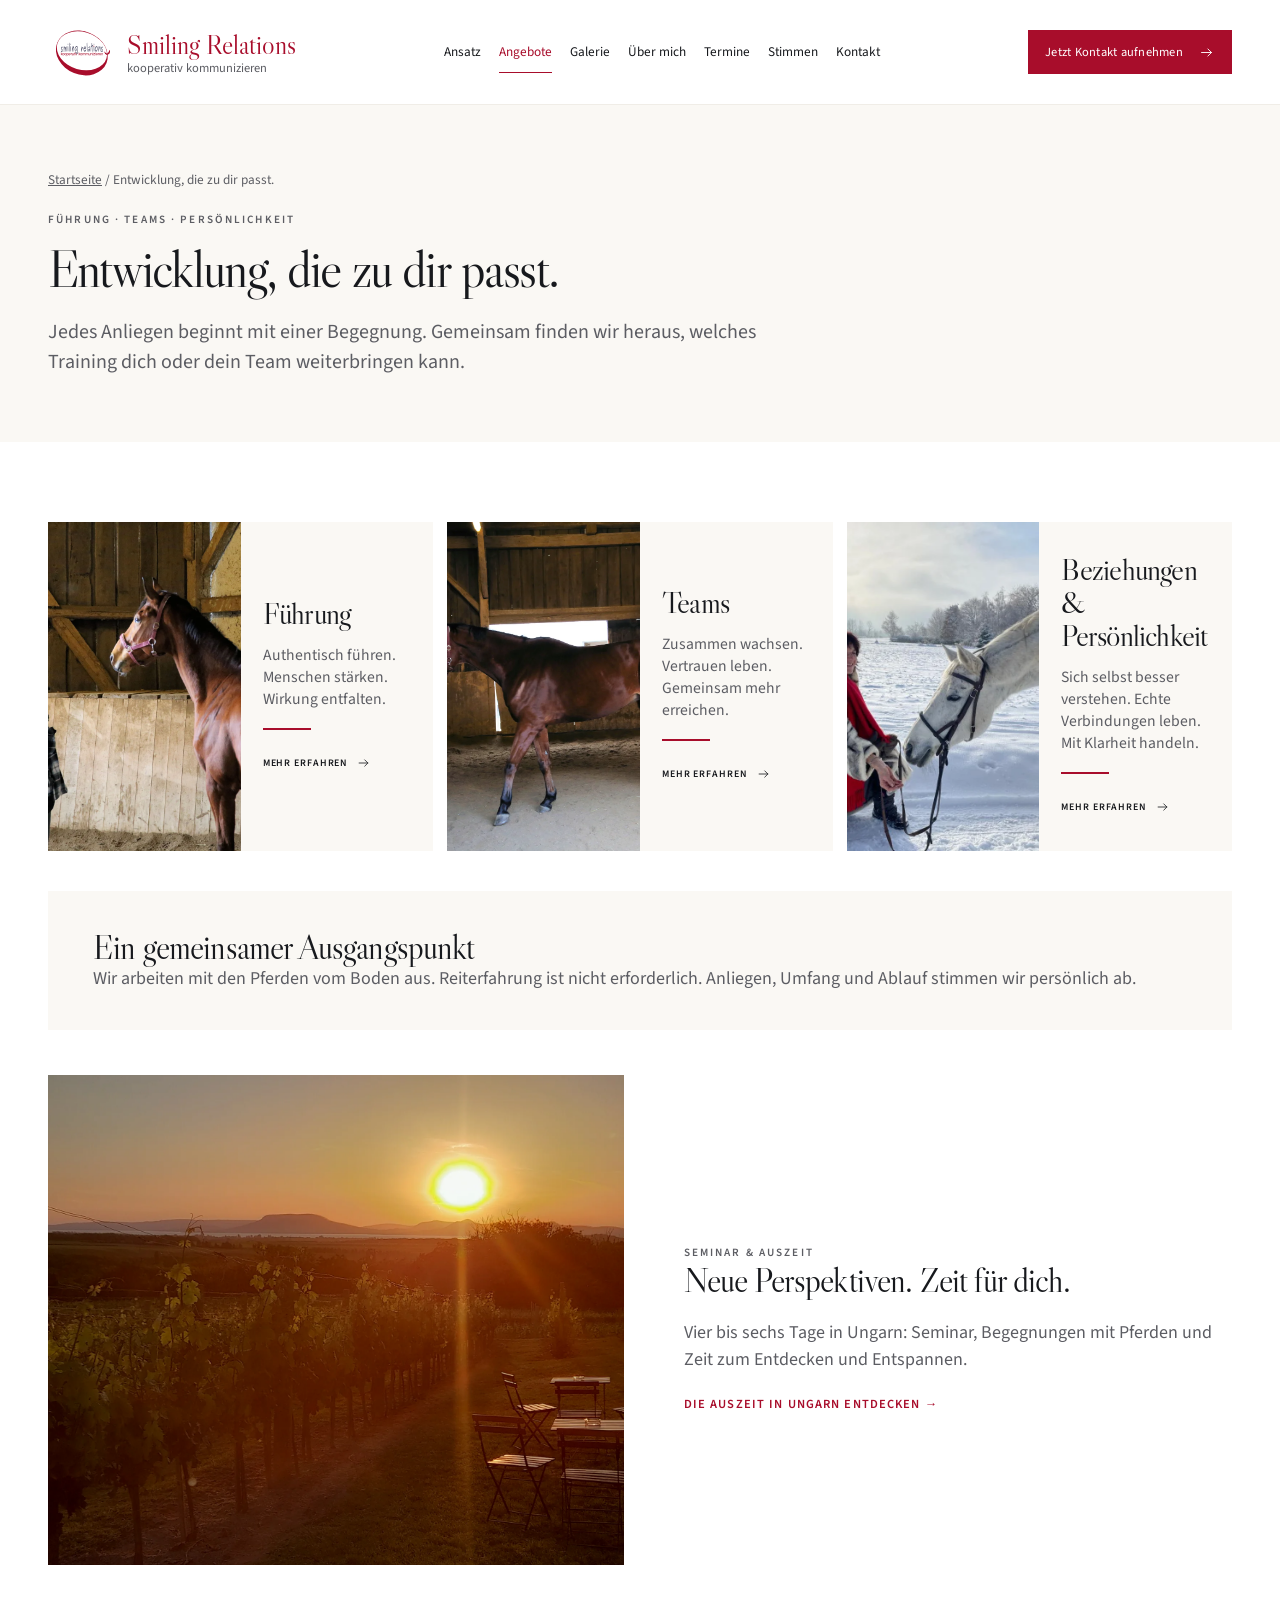
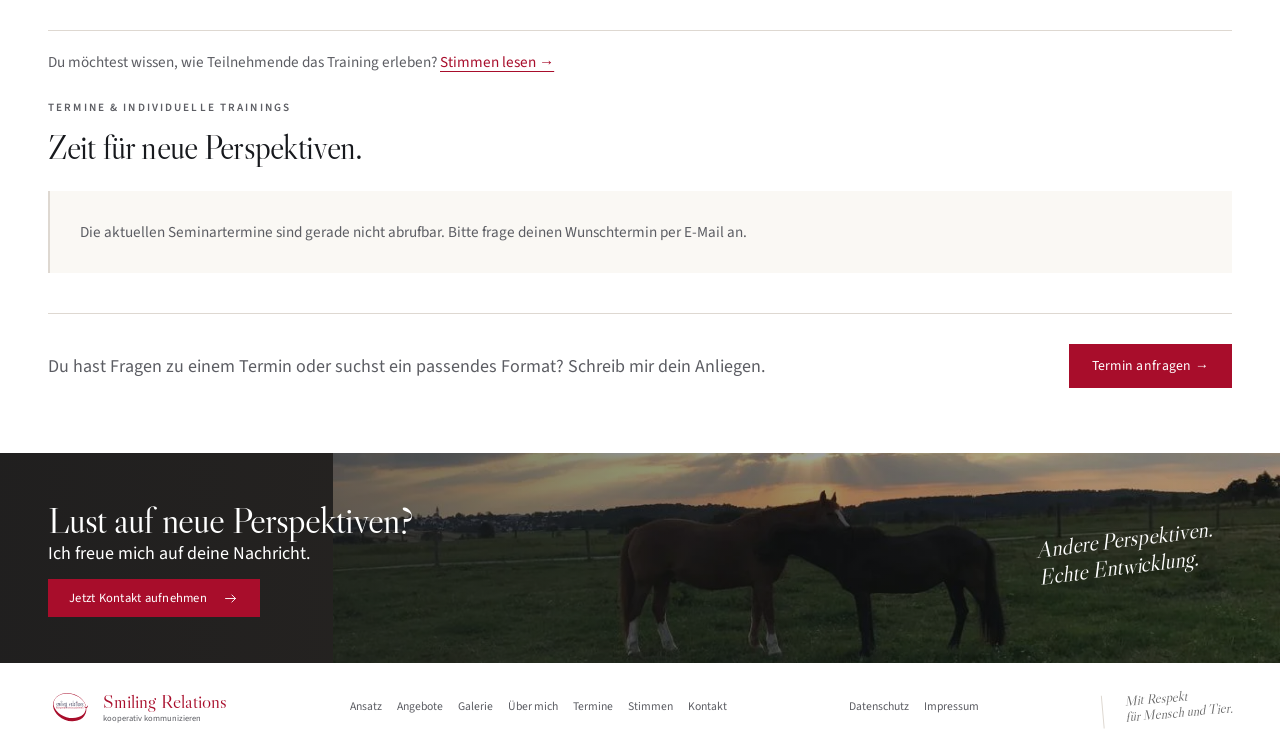
==== angebote/index.html @ dc29812d "Publish static website for www.smiling-relations.de" ====
<!DOCTYPE html><html lang="de"><head><meta charset="UTF-8"><meta name="viewport" content="width=device-width, initial-scale=1"><meta name="description" content="Klarer kommunizieren, persönlich wachsen, besser zusammenarbeiten. Smiling Relations mit Birgit Groddeck: Entwicklung und Führung mit Pferden als Feedbackpartner."><meta name="theme-color" content="#a80d2b"><meta name="referrer" content="strict-origin-when-cross-origin"><title>Angebote · Smiling Relations</title><link rel="canonical" href="https://www.smiling-relations.de/angebote/"><link rel="icon" href="/brand/logo.svg" type="image/svg+xml"><meta property="og:title" content="Angebote"><meta property="og:description" content="Klarer kommunizieren, persönlich wachsen, besser zusammenarbeiten. Smiling Relations mit Birgit Groddeck: Entwicklung und Führung mit Pferden als Feedbackpartner."><meta property="og:type" content="website"><meta property="og:locale" content="de_DE"><meta property="og:url" content="https://www.smiling-relations.de/angebote/"><link rel="stylesheet" href="/_astro/Layout.BPWboq72.css"><link rel="stylesheet" href="/_astro/seminars.NnhXOTmZ.css"><style>.hungary-offer[data-astro-cid-3hnpwiq5]{margin-top:45px}
</style></head><body data-base="/" data-analytics-endpoint data-analytics-enabled="false"><a class="skip-link" href="#inhalt">Zum Inhalt</a><header class="site-header"><div class="container header-inner"><a class="brand" href="/" aria-label="Smiling Relations – Startseite"><img src="/brand/logo.svg" width="72" height="66" alt=""><span><strong>Smiling Relations</strong><small>kooperativ kommunizieren</small></span></a><button class="menu-toggle" aria-expanded="false" aria-controls="navigation" hidden>Menü <span aria-hidden="true">☰</span></button><nav id="navigation" aria-label="Hauptnavigation"><a href="/ansatz/">Ansatz</a><a href="/angebote/" aria-current="page">Angebote</a><a href="/birgit-groddeck/#galerie">Galerie</a><a href="/birgit-groddeck/">Über mich</a><a href="/angebote/#termine">Termine</a><a href="/stimmen/">Stimmen</a><a href="/kontakt/">Kontakt</a></nav><a class="button header-cta" href="mailto:b.groddeck@googlemail.com?subject=Anfrage%20an%20Smiling%20Relations">Jetzt Kontakt aufnehmen <svg viewBox="0 0 24 24" fill="none" stroke="currentColor" stroke-width="1.3" stroke-linecap="round" stroke-linejoin="round" aria-hidden="true"><path d="M5 12h14m-5-5 5 5-5 5"></path></svg></a><span class="header-note">Menschen<br>Pferde<br>Entwicklung</span></div></header><main id="inhalt"><section class="page-heading"><div class="container"><div class="breadcrumb"><a href="/">Startseite</a> <span aria-hidden="true"> / </span> Entwicklung, die zu dir passt.</div><p class="eyebrow">Führung · Teams · Persönlichkeit</p><h1>Entwicklung, die zu dir passt.</h1><p class="lead">Jedes Anliegen beginnt mit einer Begegnung. Gemeinsam finden wir heraus, welches Training dich oder dein Team weiterbringen kann.</p></div></section><div class="container section-space"><div class="offers-grid"><a class="offer-card" href="/angebote/fuehrung/"><img src="/media/3fb5486cd70070e8-large.webp" alt="Mensch und Pferd im direkten Kontakt" width="5760" height="3840" loading="lazy" fetchpriority="auto" decoding="async" style="object-position: 46% center"><div class="offer-card-content"><h2>Führung</h2><p>Authentisch führen. Menschen stärken. Wirkung entfalten.</p><span class="red-rule"></span><span class="text-link">Mehr erfahren <svg viewBox="0 0 24 24" fill="none" stroke="currentColor" stroke-width="1.3" stroke-linecap="round" stroke-linejoin="round" aria-hidden="true"><path d="M5 12h14m-5-5 5 5-5 5"></path></svg></span></div></a><a class="offer-card" href="/angebote/teams/"><img src="/media/8087fd8aea7a3620-large.webp" alt="Gemeinsame Bodenarbeit in der Reithalle" width="5760" height="3840" loading="lazy" fetchpriority="auto" decoding="async" style="object-position: 50% center"><div class="offer-card-content"><h2>Teams</h2><p>Zusammen wachsen. Vertrauen leben. Gemeinsam mehr erreichen.</p><span class="red-rule"></span><span class="text-link">Mehr erfahren <svg viewBox="0 0 24 24" fill="none" stroke="currentColor" stroke-width="1.3" stroke-linecap="round" stroke-linejoin="round" aria-hidden="true"><path d="M5 12h14m-5-5 5 5-5 5"></path></svg></span></div></a><a class="offer-card" href="/angebote/persoenlichkeit-beziehungen/"><img src="/media/d379bb7a1055378e-large.webp" alt="Begegnung mit einem Schimmel im Schnee" width="1024" height="768" loading="lazy" fetchpriority="auto" decoding="async" style="object-position: center"><div class="offer-card-content"><h2>Beziehungen &amp; Persönlichkeit</h2><p>Sich selbst besser verstehen. Echte Verbindungen leben. Mit Klarheit handeln.</p><span class="red-rule"></span><span class="text-link">Mehr erfahren <svg viewBox="0 0 24 24" fill="none" stroke="currentColor" stroke-width="1.3" stroke-linecap="round" stroke-linejoin="round" aria-hidden="true"><path d="M5 12h14m-5-5 5 5-5 5"></path></svg></span></div></a></div><div class="outcomes"><h2>Ein gemeinsamer Ausgangspunkt</h2><p>Wir arbeiten mit den Pferden vom Boden aus. Reiterfahrung ist nicht erforderlich. Anliegen, Umfang und Ablauf stimmen wir persönlich ab.</p></div><section class="split-intro hungary-offer" aria-labelledby="ungarn-angebot" data-astro-cid-3hnpwiq5><img src="/media/49e32eb830470b58-large.webp" alt="Abendlicht über den Weinreben" width="2992" height="2992" loading="lazy" fetchpriority="auto" decoding="async" style="object-position: center 20%"><div data-astro-cid-3hnpwiq5><p class="eyebrow" data-astro-cid-3hnpwiq5>Seminar & Auszeit</p><h2 id="ungarn-angebot" data-astro-cid-3hnpwiq5>Neue Perspektiven. Zeit für dich.</h2><p data-astro-cid-3hnpwiq5>Vier bis sechs Tage in Ungarn: Seminar, Begegnungen mit Pferden und Zeit zum Entdecken und Entspannen.</p><a class="text-link" href="/angebote/ungarn/" data-astro-cid-3hnpwiq5>Die Auszeit in Ungarn entdecken →</a></div></section><p class="voices-reference">Du möchtest wissen, wie Teilnehmende das Training erleben? <a href="/stimmen/">Stimmen lesen →</a></p><section id="termine"><p class="eyebrow">Termine & individuelle Trainings</p><h2 style="margin: 12px 0 25px">Zeit für neue Perspektiven.</h2><div data-live-content="termine" data-sheet-url="https://docs.google.com/spreadsheets/d/1bueVi5KHdSxjmI6aEn--IbtZJw8EeYBjMakyUvgeg0U/export?format=csv&amp;gid=0" class="events-list" aria-live="polite" aria-busy="false"><p class="empty-state">Termine und individuelle Trainings kannst du direkt per E-Mail anfragen.</p></div><div class="practical"><p>Du hast Fragen zu einem Termin oder suchst ein passendes Format? Schreib mir dein Anliegen.</p><a class="button" href="mailto:b.groddeck@googlemail.com?subject=Anfrage%20zu%20Terminen%20und%20Trainings">Termin anfragen →</a></div></section></div><section class="closing-cta"><img src="/media/3138bfa054d47599-large.webp" alt="Pferde im warmen Abendlicht" width="1024" height="768" loading="lazy" fetchpriority="auto" decoding="async" style="object-position: 50% 52%"><div class="container closing-content"><div><h2>Lust auf neue Perspektiven?</h2><p>Ich freue mich auf deine Nachricht.</p><a class="button" href="mailto:b.groddeck@googlemail.com?subject=Anfrage%20an%20Smiling%20Relations">Jetzt Kontakt aufnehmen <svg viewBox="0 0 24 24" fill="none" stroke="currentColor" stroke-width="1.3" stroke-linecap="round" stroke-linejoin="round" aria-hidden="true"><path d="M5 12h14m-5-5 5 5-5 5"></path></svg></a></div><p class="handwritten">Andere Perspektiven.<br>Echte Entwicklung.</p></div></section></main><footer class="site-footer"><div class="container footer-inner"><a class="brand footer-brand" href="/"><img src="/brand/logo.svg" width="45" height="42" alt=""><span><strong>Smiling Relations</strong><small>kooperativ kommunizieren</small></span></a><nav aria-label="Weitere Seiten"><a href="/ansatz/">Ansatz</a><a href="/angebote/">Angebote</a><a href="/birgit-groddeck/#galerie">Galerie</a><a href="/birgit-groddeck/">Über mich</a><a href="/angebote/#termine">Termine</a><a href="/stimmen/">Stimmen</a><a href="/kontakt/">Kontakt</a></nav><nav aria-label="Rechtliche Informationen"><a href="/datenschutz/">Datenschutz</a><a href="/impressum/">Impressum</a></nav><span class="footer-note">Mit Respekt<br>für Mensch und Tier.</span></div></footer><dialog id="media-viewer" aria-label="Galerieansicht"><div class="viewer-toolbar"><button type="button" data-viewer-close><svg viewBox="0 0 24 24" fill="none" stroke="currentColor" stroke-width="1.3" stroke-linecap="round" stroke-linejoin="round" aria-hidden="true"><path d="m6 6 12 12M6 18 18 6"></path></svg> Schließen</button><span data-viewer-count></span><a data-viewer-original href="#" target="_blank" rel="noopener">Volle Auflösung ↗</a></div><div class="viewer-stage"></div><p class="viewer-caption"></p><div class="viewer-navigation"><button type="button" data-viewer-prev aria-label="Vorheriges Bild">← Zurück</button><button type="button" data-viewer-next aria-label="Nächstes Bild">Weiter →</button></div></dialog><script type="module" src="/_astro/Layout.astro_astro_type_script_index_0_lang.C1BYSnx8.js"></script></body></html>
---- _astro/Layout.BPWboq72.css ----
@font-face{font-family:Caslon;src:url(/_astro/libre-caslon-display-latin-400-normal.n_DgBRfq.woff2)format("woff2");font-style:normal;font-weight:400;font-display:swap}@font-face{font-family:Source Sans;src:url(/_astro/source-sans-3-latin-400-normal.DQi5PRDE.woff2)format("woff2");font-style:normal;font-weight:400;font-display:swap}@font-face{font-family:Source Sans;src:url(/_astro/source-sans-3-latin-600-normal.DeckBYAU.woff2)format("woff2");font-style:normal;font-weight:600;font-display:swap}:root{--paper:#faf8f4;--white:#fff;--ink:#17191d;--muted:#5c5d63;--red:#a80d2b;--line:#ded8d1;--soft:#f3f0eb;--serif:Caslon,Georgia,serif;--sans:"Source Sans",Arial,sans-serif}*{box-sizing:border-box}html{scroll-behavior:smooth;scroll-padding-top:2rem}body{color:var(--ink);background:var(--white);font:18px/1.5 var(--sans);margin:0}img{max-width:100%;height:auto;display:block}a{color:inherit;text-decoration:none}button,input{font:inherit}button,a{-webkit-tap-highlight-color:transparent}button{cursor:pointer}a:hover{color:var(--red)}:focus-visible{outline:3px solid var(--red);outline-offset:5px}h1,h2,h3,p,blockquote,figure{margin:0}h1,h2,h3{font-family:var(--serif);font-weight:400;line-height:1.08}h1{letter-spacing:-.035em;font-size:clamp(2.7rem,4.1vw,4.4rem)}h2{letter-spacing:-.025em;font-size:clamp(2rem,2.65vw,2.9rem)}h3{font-size:1.9rem}p{color:var(--muted)}svg{flex:none;width:24px;height:24px}.container{width:min(1376px,100% - 96px);margin-inline:auto}.eyebrow{letter-spacing:.19em;text-transform:uppercase;color:var(--muted);font-size:.7rem;font-weight:600}.button{background:var(--red);color:#fff;border:1px solid var(--red);letter-spacing:.02em;justify-content:center;align-items:center;gap:15px;min-height:44px;padding:10px 22px;font-size:.86rem;transition:background .2s;display:inline-flex}.button:hover{color:#fff;background:#810921}.button svg{width:17px;height:17px}.button-outline{color:var(--red);background:0 0}.button-outline:hover{background:var(--red);color:#fff}.text-link{color:var(--red);text-transform:uppercase;letter-spacing:.09em;align-items:center;gap:12px;font-size:.78rem;font-weight:600;display:inline-flex}.text-link svg{width:18px}.text-link:hover{text-decoration:underline}.skip-link{color:var(--red);z-index:20;background:#fff;padding:12px;position:fixed;top:-100px;left:12px}.skip-link:focus{top:12px}.site-header{background:#fff;border-bottom:1px solid #f0ede7}.header-inner{align-items:center;gap:30px;min-height:104px;display:flex}.brand{flex-shrink:0;align-items:center;gap:12px;display:flex}.brand img{object-fit:contain;width:67px;height:63px}.brand strong{font:1.65rem var(--serif);color:var(--red);white-space:nowrap;display:block}.brand small{color:var(--muted);font-size:.78rem;line-height:1.2;display:block}.site-header nav{white-space:nowrap;flex:1;justify-content:center;align-items:center;gap:27px;font-size:.83rem;display:flex}.site-header nav a{padding:10px 0}.site-header nav a[aria-current]{color:var(--red);box-shadow:0 1px var(--red)}.header-cta{padding:8px 16px;font-size:.78rem}.header-note,.footer-note{border-left:1px solid var(--line);font:italic 1rem/1.2 var(--serif);color:#666;padding-left:22px;transform:rotate(-5deg)}.menu-toggle{color:var(--ink);background:0 0;border:0;padding:10px;display:none}.hero{isolation:isolate;background:#f2eee7;align-items:center;min-height:366px;display:flex;position:relative;overflow:hidden}.hero-image{object-fit:cover;z-index:-2;width:62%;height:100%;position:absolute;inset:0 0 0 auto;object-position:50% 51%!important}.hero:after{content:"";z-index:-1;background:linear-gradient(90deg,#f4f0e9 0% 30%,#f4f0e9f0 38%,#f4f0e92b 57%,#0000 73%);position:absolute;inset:0}.hero-content{padding-block:44px;position:relative}.hero h1{max-width:630px;margin-top:13px}.hero .intro{color:#303239;max-width:460px;margin:17px 0;font-size:1.14rem}.red-rule{background:var(--red);width:48px;height:2px;margin:20px 0 16px;display:block}.hero-book{color:#62605d;margin-top:13px;font-size:.82rem;display:block}.hero-book span{color:var(--red);border-bottom:1px solid #c8a7a7}.hero-note{text-align:center;color:#fff;text-shadow:0 2px 10px #0009;position:absolute;top:22%;right:3%;transform:rotate(-8deg);font-size:1.8rem!important}.handwritten{font-family:var(--serif);font-style:italic;line-height:1.2}.benefits{grid-template-columns:repeat(3,1fr);padding-block:30px;display:grid}.benefit{border-right:1px solid var(--line);align-items:center;gap:24px;padding-inline:38px;display:flex}.benefit:first-child{padding-left:10px}.benefit:last-child{border:0}.benefit h2{letter-spacing:-.015em;margin-bottom:7px;font-size:1.45rem}.benefit p{font-size:.95rem;line-height:1.3}.icon-circle{border:1px solid var(--red);width:64px;height:64px;color:var(--red);border-radius:50%;flex-shrink:0;place-items:center;display:grid}.icon-circle svg{width:34px;height:34px}.offers-grid{grid-template-columns:repeat(3,1fr);gap:14px;margin-block:20px 24px;display:grid}.offer-card{background:var(--paper);grid-template-columns:1fr 1fr;min-width:0;min-height:245px;display:grid;overflow:hidden}.offer-card>img{object-fit:cover;width:100%;height:100%;transition:transform .4s}.offer-card:hover>img{transform:scale(1.035)}.offer-card-content{align-self:center;padding:32px 22px}.offer-card h2{margin-bottom:14px;font-size:1.9rem}.offer-card p{font-size:.98rem;line-height:1.4}.offer-card .red-rule{margin:17px 0}.offer-card .text-link{color:var(--ink);gap:8px;font-size:.62rem}.offer-card .text-link svg{width:15px}.method{background:var(--paper);grid-template-columns:46% 54%;min-height:266px;display:grid}.method-photo{isolation:isolate;min-height:266px;position:relative;overflow:hidden}.method-photo img{object-fit:cover;object-position:40% 43%;z-index:-2;width:100%;height:100%;position:absolute}.method-photo:after{content:"";z-index:-1;background:linear-gradient(90deg,#0000,#0009);position:absolute;inset:0}.method-photo blockquote{color:#fff;font:italic 1.45rem/1.25 var(--serif);text-align:center;max-width:270px;margin:60px 35px 30px auto}.method-content{grid-template-columns:1fr 165px;align-items:center;gap:30px;padding:34px 38px;display:grid}.method-content h2{margin-bottom:18px;font-size:2.1rem}.method-content p{margin-bottom:20px;font-size:.94rem}.method-points{border-left:1px solid var(--line);gap:24px;padding-left:23px;display:grid}.method-points div{color:var(--muted);align-items:center;gap:14px;font-size:.87rem;line-height:1.3;display:flex}.method-points svg{color:var(--red);width:30px;height:30px}.gallery-preview{grid-template-columns:230px 1fr 1fr;gap:24px;padding-block:25px;display:grid}.gallery-heading{padding-top:10px}.gallery-heading h2{margin:8px 0 0;font-size:3.6rem;line-height:1}.gallery-heading .subheading{font-family:var(--serif);color:var(--ink);margin-bottom:16px;font-size:1.3rem}.gallery-heading p{margin-bottom:12px;font-size:.9rem;line-height:1.35}.gallery-country{background:var(--paper);min-width:0;padding:24px 18px 18px}.country-heading{justify-content:space-between;align-items:center;gap:12px;margin-bottom:14px;display:flex}.country-heading h3{font-size:1.8rem}.country-heading h3:after{content:"";background:var(--red);vertical-align:middle;width:35px;height:1px;margin-left:15px;display:inline-block}.country-heading>a{color:var(--red);white-space:nowrap;font-size:.75rem}.gallery-grid{grid-template-columns:repeat(3,minmax(0,1fr));gap:24px;display:grid}.gallery-grid.compact{grid-template-columns:repeat(4,minmax(0,1fr));gap:6px}.gallery-item{background:var(--soft);min-width:0;display:block;overflow:hidden}.gallery-item img{aspect-ratio:4/3;object-fit:cover;width:100%;height:auto;transition:filter .2s}.gallery-item:hover img{filter:brightness(.88)}.compact .gallery-item img{aspect-ratio:3/4}.gallery-caption{justify-content:space-between;align-items:center;gap:12px;padding:13px 15px;font-size:.85rem;display:flex}.video-preview{aspect-ratio:4/3;color:var(--red);background:#e6dfd3;flex-direction:column;justify-content:center;align-items:center;gap:12px;display:flex}.video-preview svg{width:42px;height:42px}.about-strip{grid-template-columns:26% 1fr 25%;align-items:center;gap:30px;margin-block:0 24px;display:grid}.portrait-placeholder{color:#91816d;text-align:center;background:linear-gradient(135deg,#e8e1d6,#f5f1ea);flex-direction:column;justify-content:center;align-items:center;min-height:248px;padding:24px;display:flex}.portrait-placeholder svg{stroke-width:.7px;width:58px;height:58px}.portrait-placeholder span{font:2rem var(--serif);margin-top:18px}.portrait-placeholder small{letter-spacing:.1em;text-transform:uppercase;margin-top:8px;font-size:.75rem}.about-copy h2{margin-bottom:10px;font-size:2.2rem}.about-copy .eyebrow{margin-bottom:16px;font-size:.63rem}.about-copy p{margin-bottom:15px;font-size:.95rem;line-height:1.4}.about-copy .button{min-height:34px;padding:4px 15px}.about-facts{background:var(--paper);gap:18px;padding:30px;display:grid}.about-facts div{color:var(--muted);align-items:center;gap:20px;font-size:.83rem;display:flex}.about-facts svg{color:var(--red);width:29px;height:29px}.voices{grid-template-columns:190px 1fr;gap:28px;margin-bottom:25px;display:grid}.voices h2{margin-bottom:9px;font-size:2rem}.voices>div>p{font-size:.9rem;line-height:1.35}.voices-list{grid-template-columns:repeat(3,1fr);gap:15px;display:grid}.voice{background:var(--paper);text-align:center;padding:24px 20px}.voice blockquote{color:var(--muted);font-size:.9rem;font-style:italic}.voice cite{color:var(--muted);margin-top:15px;font-size:.75rem;font-style:normal;display:block}.voice cite:before{content:"";background:var(--red);width:24px;height:1px;margin:0 auto 10px;display:block}.empty-state{background:var(--paper);border-left:2px solid var(--line);grid-column:1/-1;padding:30px;font-size:.95rem}.closing-cta{isolation:isolate;background:#383028;position:relative;overflow:hidden}.closing-cta>img{object-fit:cover;z-index:-2;width:74%;height:100%;position:absolute;right:0}.closing-cta:after{content:"";z-index:-1;background:linear-gradient(90deg,#16181bb3,#16181b44);position:absolute;inset:0}.closing-content{justify-content:space-between;align-items:center;min-height:210px;padding-block:30px;display:flex}.closing-content h2{color:#fff;font-size:2.35rem}.closing-content p{color:#fff;margin-bottom:12px}.closing-content .handwritten{margin-right:18px;font-size:1.4rem;transform:rotate(-7deg)}.closing-content .button{min-height:38px;padding:7px 20px;font-size:.79rem}.footer-inner{justify-content:space-between;align-items:center;gap:24px;padding-block:22px;display:flex}.footer-brand img{width:43px;height:42px}.footer-brand strong{font-size:1.2rem}.footer-brand small{font-size:.53rem}.footer-inner nav{color:var(--muted);flex-wrap:wrap;gap:15px;font-size:.73rem;display:flex}.footer-note{white-space:nowrap;font-size:.85rem}.text-button{color:inherit;font:inherit;background:0 0;border:0;padding:0;text-decoration:underline}.page-heading{background:var(--paper);margin-bottom:45px;padding-block:65px}.page-heading h1{max-width:950px;margin:12px 0 20px}.page-heading .lead{max-width:760px;font-size:1.25rem}.breadcrumb{color:var(--muted);margin-bottom:22px;font-size:.83rem}.breadcrumb a{text-decoration:underline}.section-space{padding-block:15px 65px}.split-intro{grid-template-columns:1.05fr 1fr;align-items:center;gap:60px;margin-bottom:65px;display:grid}.split-intro>img{object-fit:cover;width:100%;max-height:490px}.split-intro p{margin-top:20px}.split-intro .text-link{margin-top:22px}.article-grid{grid-template-columns:repeat(3,1fr);gap:40px;margin-block:45px;display:grid}.article-grid h2{margin-bottom:20px;font-size:1.9rem}.article-grid p{font-size:1.05rem}.outcomes{background:var(--paper);margin-block:40px;padding:38px 45px}.outcomes h2{font-size:2.1rem}.outcomes ul{columns:3;color:var(--muted);column-gap:50px;padding-left:20px}.outcomes li{break-inside:avoid;padding-right:20px}.practical{border-top:1px solid var(--line);justify-content:space-between;align-items:center;gap:35px;margin-top:40px;padding-top:30px;display:flex}.practical p{max-width:790px}.book{background:var(--paper);grid-template-columns:175px 1fr;align-items:center;gap:35px;margin-block:50px;padding:40px;display:grid}.book img{object-fit:contain;max-height:240px}.book h2{margin-bottom:18px}.book p{margin-bottom:15px}.book small{color:var(--muted)}.prose{max-width:820px;margin-inline:auto;padding-bottom:65px}.prose h2{margin:35px 0 15px;font-size:2rem}.prose p,.prose ul{color:var(--muted);margin-bottom:18px}.prose a{color:var(--red);text-decoration:underline}.contact-card{background:var(--paper);padding:45px}.contact-card h2{margin-bottom:20px}.contact-card a{overflow-wrap:anywhere}.events-list{gap:20px;display:grid}.event-card{background:var(--paper);grid-template-columns:150px 1fr auto;align-items:center;gap:30px;padding:30px;display:grid}.event-date{font-family:var(--serif);color:var(--red);font-size:1.5rem}.event-card h2{margin-bottom:10px;font-size:1.8rem}.event-card p{font-size:1rem}.gallery-tabs{gap:20px;margin-bottom:30px;display:flex}.gallery-tabs a{border-bottom:1px solid var(--line);padding:8px 15px}.gallery-tabs a[aria-current]{color:var(--red);border-color:var(--red)}dialog{border:0;padding:0}dialog::backdrop{background:#141516e8}#media-viewer{color:#fff;background:#161719;width:min(1280px,96vw);max-width:none;max-height:94dvh;padding:18px 24px}#media-viewer button,#media-viewer a{color:#fff;background:0 0;border:1px solid #666;padding:7px 13px;font-size:.9rem}#media-viewer button:hover,#media-viewer a:hover{background:#333}#media-viewer button{align-items:center;gap:7px;display:inline-flex}.viewer-toolbar{justify-content:space-between;align-items:center;gap:12px;margin-bottom:12px;display:flex}.viewer-stage{place-items:center;height:min(70dvh,800px);display:grid}.viewer-stage img,.viewer-stage video{object-fit:contain;max-width:100%;height:auto;min-height:0;max-height:100%}.viewer-caption{text-align:center;color:#eee;margin:10px;font-size:.9rem}.viewer-navigation{justify-content:space-between;display:flex}body:has(dialog[open]){overflow:hidden}#statistics-consent{background:var(--paper);width:min(580px,100vw - 32px);color:var(--ink);padding:32px}#statistics-consent h2{margin-bottom:20px;font-size:2rem}#statistics-consent p{margin-bottom:18px;font-size:1rem}#statistics-consent a{text-decoration:underline}.consent-actions{gap:12px;display:flex}.consent-actions button{flex:1}@media (width>=1650px){.hero{min-height:430px}.hero-content{padding-block:55px}.offer-card{min-height:290px}}@media (width<=1250px){.container{width:calc(100% - 56px)}.header-inner{gap:20px}.header-note{display:none}.site-header nav{gap:18px}.header-cta{padding-inline:12px}.brand strong{font-size:1.4rem}.benefit{gap:16px;padding-inline:20px}.benefit h2{font-size:1.3rem}.icon-circle{width:54px;height:54px}.offer-card-content{padding:24px 15px}.offer-card h2{font-size:1.65rem}.method-content{grid-template-columns:1fr;padding:28px}.method-points{display:none}.gallery-preview{grid-template-columns:200px 1fr 1fr;gap:15px}.gallery-country{padding:18px 12px}.country-heading h3:after{display:none}.about-strip{gap:22px}.about-facts{padding:22px}.footer-note{display:none}.footer-inner{flex-wrap:wrap}}@media (width<=980px){.header-inner{flex-wrap:wrap;justify-content:space-between;gap:0;min-height:90px}.header-cta{display:none}.site-header nav{flex:0;gap:20px;font-size:.85rem}.hero h1{max-width:520px;font-size:3.3rem}.hero .intro{max-width:350px}.hero-note{display:none}.benefit{align-items:flex-start;gap:12px}.benefit h2{font-size:1.2rem}.benefit p{font-size:.85rem}.icon-circle{width:40px;height:40px}.icon-circle svg{width:25px;height:25px}.offer-card{grid-template-columns:1fr}.offer-card>img{height:190px}.offer-card-content{padding:24px}.offer-card h2{font-size:1.8rem}.method{grid-template-columns:42% 58%}.method-photo blockquote{margin:65px 22px 30px;font-size:1.3rem}.gallery-preview{grid-template-columns:1fr 1fr}.gallery-heading{grid-column:1/-1;justify-content:space-between;align-items:center;gap:20px;display:flex}.gallery-heading .eyebrow,.gallery-heading .subheading{display:none}.gallery-heading h2{font-size:2.8rem}.gallery-heading p{max-width:230px;margin:0}.about-strip{grid-template-columns:30% 1fr}.about-facts{grid-column:1/-1;grid-template-columns:repeat(4,1fr);gap:15px}.about-facts div{gap:10px}.voices{grid-template-columns:140px 1fr}.voices-list{grid-template-columns:1fr}.split-intro{gap:30px}.outcomes ul{columns:1}.gallery-grid{gap:16px}.event-card{grid-template-columns:120px 1fr}.event-card .button{grid-column:2}}@media (width<=720px){body{font-size:17px}.container{width:calc(100% - 36px)}.header-inner{min-height:82px;padding-block:12px}.brand img{width:52px;height:49px}.brand strong{font-size:1.4rem}.brand small{font-size:.7rem}.menu-toggle:not([hidden]){align-items:center;gap:9px;display:flex}.site-header nav{flex-wrap:wrap;flex:auto;order:4;justify-content:flex-start;gap:0;width:100%;padding-top:12px;display:flex}.site-header nav a{width:33.333%;padding:12px 16px 12px 0}.js .site-header nav:not(.is-open){display:none}.hero{padding-top:230px;display:block}.hero-image{width:100%;height:270px;top:0;left:0;object-position:center 46%!important}.hero:after{background:linear-gradient(#0000 32%,#f4f0e9 53% 100%)}.hero-content{padding-block:25px 35px}.hero h1{max-width:100%;font-size:clamp(2.5rem,8.5vw,3.7rem)}.hero .intro{max-width:390px;font-size:1.07rem}.hero .eyebrow{font-size:.63rem}.hero .red-rule{margin-block:17px 13px}.benefits{grid-template-columns:1fr;padding-block:15px}.benefit,.benefit:first-child{border:0;border-bottom:1px solid var(--line);align-items:center;gap:22px;padding:20px 5px}.benefit h2{font-size:1.5rem}.benefit p{font-size:.97rem}.icon-circle{width:53px;height:53px}.icon-circle svg{width:30px;height:30px}.offers-grid{grid-template-columns:1fr;gap:14px;margin-block:6px 25px}.offer-card{grid-template-columns:45% 55%;min-height:220px}.offer-card>img{height:100%;min-height:220px}.offer-card-content{padding:24px 19px}.offer-card h2{font-size:1.9rem}.method{grid-template-columns:1fr}.method-photo{min-height:245px}.method-photo blockquote{width:230px;margin:65px 25px 30px auto;font-size:1.5rem}.method-content{padding:32px 24px}.method-content h2{font-size:2rem}.method-content p{font-size:1rem}.gallery-preview{grid-template-columns:1fr;gap:15px}.gallery-heading{padding:10px 0;display:block}.gallery-heading h2{margin-bottom:12px;font-size:3rem}.gallery-heading p{max-width:none;margin-bottom:17px}.gallery-country{padding:22px 15px}.country-heading h3{font-size:1.85rem}.gallery-preview .compact{gap:7px}.about-strip{grid-template-columns:1fr;gap:25px;padding-bottom:10px}.portrait-placeholder{min-height:270px}.about-copy{padding-inline:6px}.about-copy p{font-size:1rem}.about-facts{grid-template-columns:1fr 1fr;gap:25px 15px;padding:22px 18px}.voices{grid-template-columns:1fr;gap:15px}.voices-list{grid-template-columns:1fr}.closing-cta>img{width:100%}.closing-content{padding-block:35px}.closing-content h2{font-size:2.1rem}.closing-content .handwritten{display:none}.footer-inner{padding-block:28px;display:block}.footer-inner nav{gap:15px 22px;margin-top:23px;font-size:.85rem}.footer-brand strong{font-size:1.4rem}.footer-brand small{font-size:.65rem}.page-heading{margin-bottom:30px;padding-block:40px}.page-heading h1{font-size:2.8rem}.page-heading .lead{font-size:1.15rem}.split-intro{grid-template-columns:1fr;gap:28px;margin-bottom:35px}.article-grid{grid-template-columns:1fr;gap:30px;margin-block:35px}.article-grid h2{margin-bottom:12px}.outcomes{padding:28px 22px}.practical{display:block}.practical .button{margin-top:22px}.book{grid-template-columns:100px 1fr;gap:22px;padding:25px 20px}.book h2{font-size:1.8rem}.book p{font-size:.95rem}.book small{font-size:.75rem}.gallery-grid{grid-template-columns:repeat(2,minmax(0,1fr));gap:12px}.gallery-caption{padding:10px;font-size:.76rem}.gallery-tabs{gap:8px}.gallery-tabs a{padding:8px;font-size:.9rem}.contact-card{padding:28px}.event-card{grid-template-columns:1fr;gap:14px;padding:25px}.event-card .button{grid-column:auto;justify-self:start}.viewer-toolbar{flex-wrap:wrap;font-size:.8rem}#media-viewer{width:100vw;max-height:100dvh;padding:14px}.viewer-stage{height:65dvh}.viewer-toolbar [data-viewer-count]{text-align:center;order:3;width:100%}.consent-actions{flex-direction:column}}@media (prefers-reduced-motion:reduce){html{scroll-behavior:auto}*,:before,:after{transition:none!important;animation:none!important}}.reviews-list{grid-template-columns:repeat(2,minmax(0,1fr));align-items:start;gap:28px;display:grid}.reviews-list>.review-card:only-child{grid-column:1/-1;justify-self:center;width:100%;max-width:960px}.reviews-list>.empty-state{background:var(--paper);grid-column:1/-1;padding:28px}.review-card{background:var(--paper);border-top:2px solid var(--red);min-width:0;padding:28px 36px 32px;position:relative}.review-mark{font:5rem/.7 var(--serif);height:55px;color:var(--red);margin-bottom:18px;display:block}.review-copy{color:var(--ink);overflow-wrap:anywhere;font-size:1.07rem;line-height:1.65}.review-copy p{color:inherit;margin:0 0 15px}.review-copy>:last-child{margin-bottom:0}.review-copy h4{font:1.5rem/1.25 var(--serif);margin:22px 0 12px}.review-copy strong{font-weight:600}.review-copy a{color:var(--red);text-underline-offset:3px;text-decoration:underline}.review-copy ul,.review-copy ol{margin:16px 0;padding-left:24px}.review-copy li{margin:6px 0}.review-copy li::marker{color:var(--red)}.review-copy pre,.review-copy table{max-width:100%;font-size:.9rem;display:block;overflow-x:auto}.review-copy td,.review-copy th{border-bottom:1px solid var(--line);text-align:left;padding:7px}.review-copy blockquote{border-left:2px solid var(--line);padding-left:18px}.review-author{border-top:1px solid var(--line);color:var(--muted);overflow-wrap:anywhere;flex-wrap:wrap;align-items:baseline;gap:5px 14px;margin-top:25px;padding-top:18px;font-size:.88rem;display:flex}.review-author strong{color:var(--ink);font-weight:600}.review-author time{margin-left:auto;font-size:.8rem}.review-note{color:var(--muted);margin-top:15px;font-size:.86rem}.review-details{margin-top:16px}.review-details summary{color:var(--red);cursor:pointer;padding:4px 0;font-size:.9rem}.review-details[open]>.review-copy{margin-top:16px}.reviews-preview{grid-template-columns:repeat(3,minmax(0,1fr));gap:22px}.reviews-preview .review-card{padding:20px 22px 24px}.reviews-preview .review-mark{height:40px;margin-bottom:10px;font-size:3.7rem}.reviews-preview .review-copy{font-size:.98rem}.reviews-preview blockquote{-webkit-line-clamp:6;-webkit-box-orient:vertical;display:-webkit-box;overflow:hidden}.reviews-preview .review-author{margin-top:18px}.voices .text-link{margin-top:20px}.voices-page-intro{max-width:650px;margin:0 0 32px}.voices-page-intro p{font-size:1.1rem}.voices-reference{border-top:1px solid var(--line);margin:26px 0;padding-top:20px;font-size:.95rem}.voices-reference a{color:var(--red);text-underline-offset:4px;text-decoration:underline}@media (width<=1100px){.reviews-preview{grid-template-columns:1fr}.reviews-preview blockquote{-webkit-line-clamp:4}}@media (width<=720px){.reviews-list{grid-template-columns:1fr;gap:20px}.review-card{padding:24px}.review-copy{font-size:1rem}.review-author time{margin-left:0}.review-mark{font-size:4.2rem}}@media (width>=721px){.site-header nav{gap:18px}}@media (width<=1350px){.header-note{display:none}}@media (width<=1100px){.header-cta{display:none}}
---- _astro/seminars.NnhXOTmZ.css ----
.events-list{gap:26px}.seminar-archive{border-top:1px solid var(--line);min-width:0;margin-top:30px;padding-top:35px}.seminar-archive>h2{margin-bottom:25px;font-size:clamp(2rem,3vw,2.8rem)}.seminar-archive-list{gap:26px;display:grid}.seminar-status{color:var(--muted);font-size:.88rem}.seminar-card{background:var(--paper);border-top:2px solid var(--red);grid-template-columns:105px minmax(0,1fr) 210px;align-items:start;gap:32px;padding:36px;display:grid}.seminar-card--past{border-top-color:var(--line)}.seminar-date{color:var(--red);border-bottom:1px solid var(--line);flex-direction:column;align-items:center;padding:12px 10px 20px;display:flex}.seminar-month{text-transform:uppercase;letter-spacing:.14em;font-size:.85rem}.seminar-day{font:4.2rem/1.1 var(--serif)}.seminar-year{color:var(--muted);font-size:.9rem}.seminar-body{min-width:0}.seminar-body>.eyebrow{margin:0 0 11px}.seminar-body>h3{overflow-wrap:anywhere;margin-bottom:18px;font-size:clamp(1.8rem,2.4vw,2.4rem);line-height:1.12}.seminar-facts{color:var(--muted);flex-wrap:wrap;gap:8px 18px;margin-bottom:20px;font-size:.88rem;display:flex}.seminar-facts>span{border-left:1px solid var(--line);padding-left:18px}.seminar-deadline{border-left:2px solid var(--red);color:var(--muted);flex-wrap:wrap;gap:4px 10px;margin:-6px 0 20px;padding-left:12px;font-size:.88rem;display:flex}.seminar-deadline>span{color:var(--ink);font-weight:600}.seminar-address{white-space:pre-line;margin:-8px 0 20px;font-size:.95rem}.seminar-booking{border-left:1px solid var(--line);gap:25px;padding-left:25px;display:grid}.seminar-price{gap:4px;display:grid}.seminar-price strong{font:2.15rem/1.1 var(--serif);color:var(--ink);white-space:nowrap}.seminar-price span{color:var(--muted);font-size:.82rem}.seminar-booking .button{text-align:center;padding:10px 12px;font-size:.82rem}.seminar-booking .seminar-gallery{color:var(--red);border:1px solid var(--red);background:0 0}.seminar-booking .seminar-gallery:hover{background:var(--red);color:#fff}.seminar-markdown{color:var(--muted);overflow-wrap:anywhere;font-size:1rem;line-height:1.6}.seminar-markdown p{margin-bottom:16px}.seminar-markdown>:last-child{margin-bottom:0}.seminar-markdown h4{font:1.45rem/1.2 var(--serif);color:var(--ink);margin:25px 0 12px}.seminar-markdown strong{color:var(--ink);font-weight:600}.seminar-markdown ul,.seminar-markdown ol{margin:14px 0 22px;padding-left:23px}.seminar-markdown li{margin:8px 0;padding-left:5px}.seminar-markdown li::marker{color:var(--red)}.seminar-markdown a{color:var(--red);text-underline-offset:3px;text-decoration:underline}.seminar-markdown blockquote{border-left:2px solid var(--red);margin:20px 0;padding:5px 0 5px 20px;font-style:italic}.seminar-markdown pre{background:#ece6dd;max-width:100%;padding:14px;font-size:.85rem;overflow-x:auto}.seminar-markdown code{font-size:.9em}.seminar-markdown table{border-collapse:collapse;max-width:100%;margin:20px 0;font-size:.9rem;display:block;overflow-x:auto}.seminar-markdown th,.seminar-markdown td{border-bottom:1px solid var(--line);text-align:left;padding:8px 12px}.seminar-markdown hr{border:0;border-top:1px solid var(--line);margin:22px 0}.seminar-details{border-top:1px solid var(--line);margin-top:23px;padding-top:15px}.seminar-details summary{cursor:pointer;color:var(--red);justify-content:space-between;align-items:center;gap:15px;padding:3px 0;font-size:.9rem;font-weight:600;list-style:none;display:flex}.seminar-details summary::-webkit-details-marker{display:none}.seminar-details summary:after{content:"+";font-size:1.4rem;font-weight:400;line-height:1}.seminar-details[open] summary:after{content:"−"}.seminar-details[open]>.seminar-markdown{margin-top:20px}.seminar-note{border-top:1px solid var(--line);margin-top:23px;padding-top:17px;font-size:.9rem}@media (width<=1100px){.seminar-card{grid-template-columns:85px minmax(0,1fr);gap:24px;padding:28px}.seminar-booking{border-left:0;border-top:1px solid var(--line);grid-column:2;justify-content:space-between;align-items:center;gap:20px;padding:20px 0 0;display:flex}.seminar-price strong{font-size:1.85rem}}@media (width<=600px){.seminar-card{grid-template-columns:minmax(0,1fr);gap:22px;padding:24px 20px}.seminar-date{flex-direction:row;justify-content:flex-start;gap:11px;padding:0 0 15px}.seminar-day{order:-1;font-size:2.6rem}.seminar-body>h3{font-size:2rem}.seminar-booking{flex-wrap:wrap;grid-column:1}.seminar-markdown{font-size:.97rem}.seminar-booking .button{flex-grow:1;min-height:46px}.seminar-facts{gap:8px 12px;font-size:.85rem}.seminar-facts>span{padding-left:12px}}
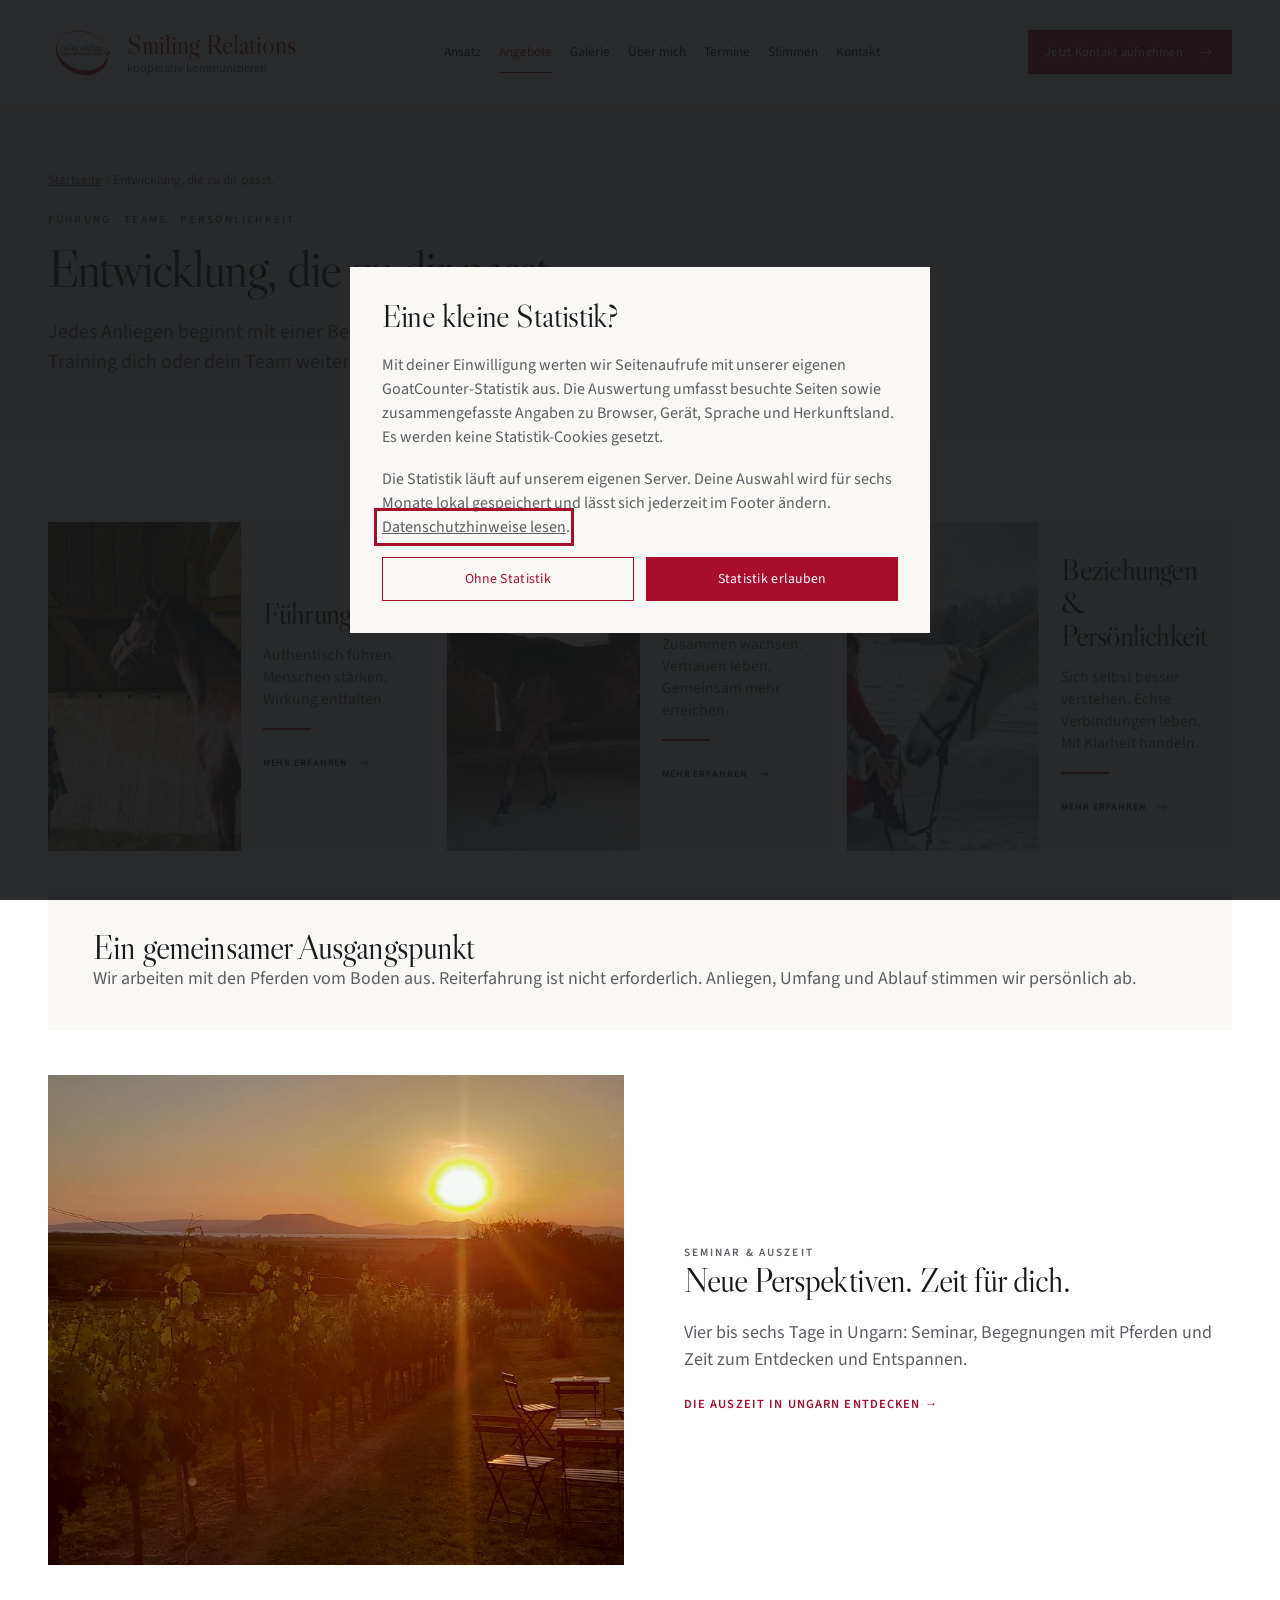
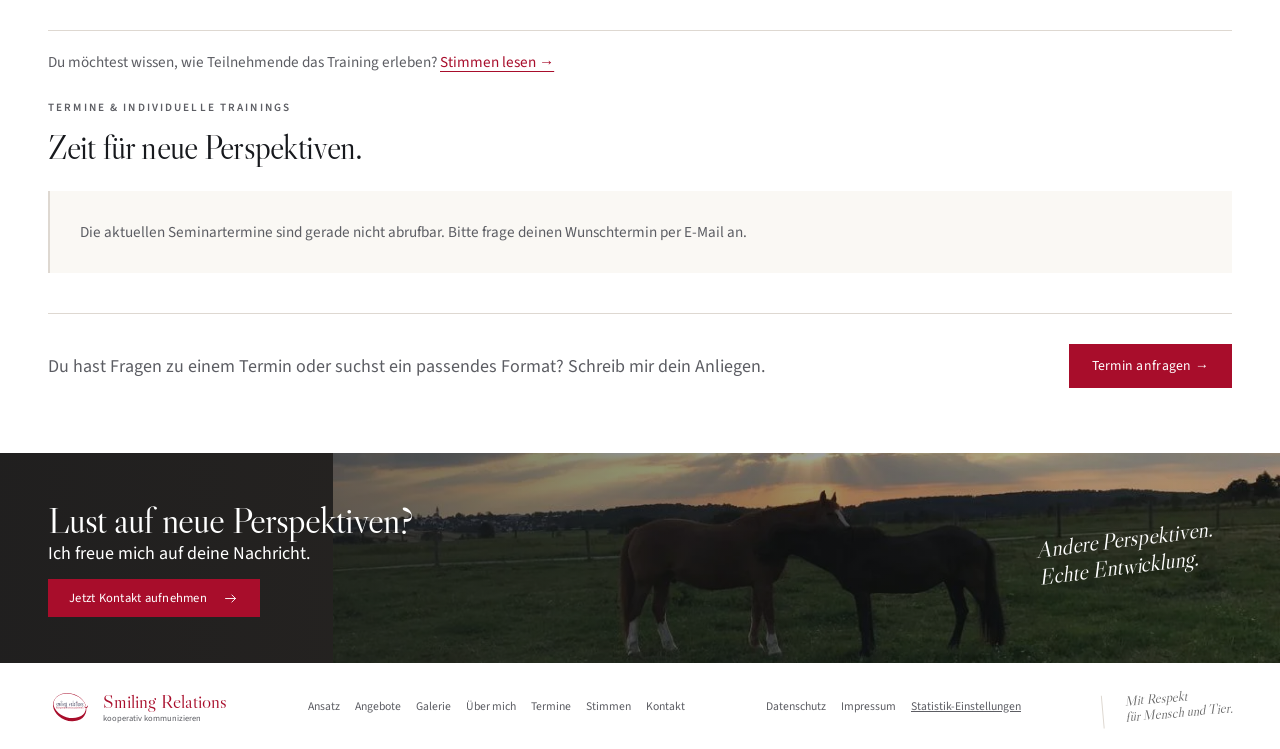
==== commit 9c597dce: "Publish site from HP-SmilingRelations cadb103" ====
--- a/angebote/index.html
+++ b/angebote/index.html
@@ -1,2 +1,2 @@
 <!DOCTYPE html><html lang="de"><head><meta charset="UTF-8"><meta name="viewport" content="width=device-width, initial-scale=1"><meta name="description" content="Klarer kommunizieren, persönlich wachsen, besser zusammenarbeiten. Smiling Relations mit Birgit Groddeck: Entwicklung und Führung mit Pferden als Feedbackpartner."><meta name="theme-color" content="#a80d2b"><meta name="referrer" content="strict-origin-when-cross-origin"><title>Angebote · Smiling Relations</title><link rel="canonical" href="https://www.smiling-relations.de/angebote/"><link rel="icon" href="/brand/logo.svg" type="image/svg+xml"><meta property="og:title" content="Angebote"><meta property="og:description" content="Klarer kommunizieren, persönlich wachsen, besser zusammenarbeiten. Smiling Relations mit Birgit Groddeck: Entwicklung und Führung mit Pferden als Feedbackpartner."><meta property="og:type" content="website"><meta property="og:locale" content="de_DE"><meta property="og:url" content="https://www.smiling-relations.de/angebote/"><link rel="stylesheet" href="/_astro/Layout.BPWboq72.css"><link rel="stylesheet" href="/_astro/seminars.NnhXOTmZ.css"><style>.hungary-offer[data-astro-cid-3hnpwiq5]{margin-top:45px}
-</style></head><body data-base="/" data-analytics-endpoint data-analytics-enabled="false"><a class="skip-link" href="#inhalt">Zum Inhalt</a><header class="site-header"><div class="container header-inner"><a class="brand" href="/" aria-label="Smiling Relations – Startseite"><img src="/brand/logo.svg" width="72" height="66" alt=""><span><strong>Smiling Relations</strong><small>kooperativ kommunizieren</small></span></a><button class="menu-toggle" aria-expanded="false" aria-controls="navigation" hidden>Menü <span aria-hidden="true">☰</span></button><nav id="navigation" aria-label="Hauptnavigation"><a href="/ansatz/">Ansatz</a><a href="/angebote/" aria-current="page">Angebote</a><a href="/birgit-groddeck/#galerie">Galerie</a><a href="/birgit-groddeck/">Über mich</a><a href="/angebote/#termine">Termine</a><a href="/stimmen/">Stimmen</a><a href="/kontakt/">Kontakt</a></nav><a class="button header-cta" href="mailto:b.groddeck@googlemail.com?subject=Anfrage%20an%20Smiling%20Relations">Jetzt Kontakt aufnehmen <svg viewBox="0 0 24 24" fill="none" stroke="currentColor" stroke-width="1.3" stroke-linecap="round" stroke-linejoin="round" aria-hidden="true"><path d="M5 12h14m-5-5 5 5-5 5"></path></svg></a><span class="header-note">Menschen<br>Pferde<br>Entwicklung</span></div></header><main id="inhalt"><section class="page-heading"><div class="container"><div class="breadcrumb"><a href="/">Startseite</a> <span aria-hidden="true"> / </span> Entwicklung, die zu dir passt.</div><p class="eyebrow">Führung · Teams · Persönlichkeit</p><h1>Entwicklung, die zu dir passt.</h1><p class="lead">Jedes Anliegen beginnt mit einer Begegnung. Gemeinsam finden wir heraus, welches Training dich oder dein Team weiterbringen kann.</p></div></section><div class="container section-space"><div class="offers-grid"><a class="offer-card" href="/angebote/fuehrung/"><img src="/media/3fb5486cd70070e8-large.webp" alt="Mensch und Pferd im direkten Kontakt" width="5760" height="3840" loading="lazy" fetchpriority="auto" decoding="async" style="object-position: 46% center"><div class="offer-card-content"><h2>Führung</h2><p>Authentisch führen. Menschen stärken. Wirkung entfalten.</p><span class="red-rule"></span><span class="text-link">Mehr erfahren <svg viewBox="0 0 24 24" fill="none" stroke="currentColor" stroke-width="1.3" stroke-linecap="round" stroke-linejoin="round" aria-hidden="true"><path d="M5 12h14m-5-5 5 5-5 5"></path></svg></span></div></a><a class="offer-card" href="/angebote/teams/"><img src="/media/8087fd8aea7a3620-large.webp" alt="Gemeinsame Bodenarbeit in der Reithalle" width="5760" height="3840" loading="lazy" fetchpriority="auto" decoding="async" style="object-position: 50% center"><div class="offer-card-content"><h2>Teams</h2><p>Zusammen wachsen. Vertrauen leben. Gemeinsam mehr erreichen.</p><span class="red-rule"></span><span class="text-link">Mehr erfahren <svg viewBox="0 0 24 24" fill="none" stroke="currentColor" stroke-width="1.3" stroke-linecap="round" stroke-linejoin="round" aria-hidden="true"><path d="M5 12h14m-5-5 5 5-5 5"></path></svg></span></div></a><a class="offer-card" href="/angebote/persoenlichkeit-beziehungen/"><img src="/media/d379bb7a1055378e-large.webp" alt="Begegnung mit einem Schimmel im Schnee" width="1024" height="768" loading="lazy" fetchpriority="auto" decoding="async" style="object-position: center"><div class="offer-card-content"><h2>Beziehungen &amp; Persönlichkeit</h2><p>Sich selbst besser verstehen. Echte Verbindungen leben. Mit Klarheit handeln.</p><span class="red-rule"></span><span class="text-link">Mehr erfahren <svg viewBox="0 0 24 24" fill="none" stroke="currentColor" stroke-width="1.3" stroke-linecap="round" stroke-linejoin="round" aria-hidden="true"><path d="M5 12h14m-5-5 5 5-5 5"></path></svg></span></div></a></div><div class="outcomes"><h2>Ein gemeinsamer Ausgangspunkt</h2><p>Wir arbeiten mit den Pferden vom Boden aus. Reiterfahrung ist nicht erforderlich. Anliegen, Umfang und Ablauf stimmen wir persönlich ab.</p></div><section class="split-intro hungary-offer" aria-labelledby="ungarn-angebot" data-astro-cid-3hnpwiq5><img src="/media/49e32eb830470b58-large.webp" alt="Abendlicht über den Weinreben" width="2992" height="2992" loading="lazy" fetchpriority="auto" decoding="async" style="object-position: center 20%"><div data-astro-cid-3hnpwiq5><p class="eyebrow" data-astro-cid-3hnpwiq5>Seminar & Auszeit</p><h2 id="ungarn-angebot" data-astro-cid-3hnpwiq5>Neue Perspektiven. Zeit für dich.</h2><p data-astro-cid-3hnpwiq5>Vier bis sechs Tage in Ungarn: Seminar, Begegnungen mit Pferden und Zeit zum Entdecken und Entspannen.</p><a class="text-link" href="/angebote/ungarn/" data-astro-cid-3hnpwiq5>Die Auszeit in Ungarn entdecken →</a></div></section><p class="voices-reference">Du möchtest wissen, wie Teilnehmende das Training erleben? <a href="/stimmen/">Stimmen lesen →</a></p><section id="termine"><p class="eyebrow">Termine & individuelle Trainings</p><h2 style="margin: 12px 0 25px">Zeit für neue Perspektiven.</h2><div data-live-content="termine" data-sheet-url="https://docs.google.com/spreadsheets/d/1bueVi5KHdSxjmI6aEn--IbtZJw8EeYBjMakyUvgeg0U/export?format=csv&amp;gid=0" class="events-list" aria-live="polite" aria-busy="false"><p class="empty-state">Termine und individuelle Trainings kannst du direkt per E-Mail anfragen.</p></div><div class="practical"><p>Du hast Fragen zu einem Termin oder suchst ein passendes Format? Schreib mir dein Anliegen.</p><a class="button" href="mailto:b.groddeck@googlemail.com?subject=Anfrage%20zu%20Terminen%20und%20Trainings">Termin anfragen →</a></div></section></div><section class="closing-cta"><img src="/media/3138bfa054d47599-large.webp" alt="Pferde im warmen Abendlicht" width="1024" height="768" loading="lazy" fetchpriority="auto" decoding="async" style="object-position: 50% 52%"><div class="container closing-content"><div><h2>Lust auf neue Perspektiven?</h2><p>Ich freue mich auf deine Nachricht.</p><a class="button" href="mailto:b.groddeck@googlemail.com?subject=Anfrage%20an%20Smiling%20Relations">Jetzt Kontakt aufnehmen <svg viewBox="0 0 24 24" fill="none" stroke="currentColor" stroke-width="1.3" stroke-linecap="round" stroke-linejoin="round" aria-hidden="true"><path d="M5 12h14m-5-5 5 5-5 5"></path></svg></a></div><p class="handwritten">Andere Perspektiven.<br>Echte Entwicklung.</p></div></section></main><footer class="site-footer"><div class="container footer-inner"><a class="brand footer-brand" href="/"><img src="/brand/logo.svg" width="45" height="42" alt=""><span><strong>Smiling Relations</strong><small>kooperativ kommunizieren</small></span></a><nav aria-label="Weitere Seiten"><a href="/ansatz/">Ansatz</a><a href="/angebote/">Angebote</a><a href="/birgit-groddeck/#galerie">Galerie</a><a href="/birgit-groddeck/">Über mich</a><a href="/angebote/#termine">Termine</a><a href="/stimmen/">Stimmen</a><a href="/kontakt/">Kontakt</a></nav><nav aria-label="Rechtliche Informationen"><a href="/datenschutz/">Datenschutz</a><a href="/impressum/">Impressum</a></nav><span class="footer-note">Mit Respekt<br>für Mensch und Tier.</span></div></footer><dialog id="media-viewer" aria-label="Galerieansicht"><div class="viewer-toolbar"><button type="button" data-viewer-close><svg viewBox="0 0 24 24" fill="none" stroke="currentColor" stroke-width="1.3" stroke-linecap="round" stroke-linejoin="round" aria-hidden="true"><path d="m6 6 12 12M6 18 18 6"></path></svg> Schließen</button><span data-viewer-count></span><a data-viewer-original href="#" target="_blank" rel="noopener">Volle Auflösung ↗</a></div><div class="viewer-stage"></div><p class="viewer-caption"></p><div class="viewer-navigation"><button type="button" data-viewer-prev aria-label="Vorheriges Bild">← Zurück</button><button type="button" data-viewer-next aria-label="Nächstes Bild">Weiter →</button></div></dialog><script type="module" src="/_astro/Layout.astro_astro_type_script_index_0_lang.C1BYSnx8.js"></script></body></html>+</style></head><body data-base="/" data-analytics-endpoint="https://stats-smiling.unobex.de/count" data-analytics-enabled="true"><a class="skip-link" href="#inhalt">Zum Inhalt</a><header class="site-header"><div class="container header-inner"><a class="brand" href="/" aria-label="Smiling Relations – Startseite"><img src="/brand/logo.svg" width="72" height="66" alt=""><span><strong>Smiling Relations</strong><small>kooperativ kommunizieren</small></span></a><button class="menu-toggle" aria-expanded="false" aria-controls="navigation" hidden>Menü <span aria-hidden="true">☰</span></button><nav id="navigation" aria-label="Hauptnavigation"><a href="/ansatz/">Ansatz</a><a href="/angebote/" aria-current="page">Angebote</a><a href="/birgit-groddeck/#galerie">Galerie</a><a href="/birgit-groddeck/">Über mich</a><a href="/angebote/#termine">Termine</a><a href="/stimmen/">Stimmen</a><a href="/kontakt/">Kontakt</a></nav><a class="button header-cta" href="mailto:b.groddeck@googlemail.com?subject=Anfrage%20an%20Smiling%20Relations">Jetzt Kontakt aufnehmen <svg viewBox="0 0 24 24" fill="none" stroke="currentColor" stroke-width="1.3" stroke-linecap="round" stroke-linejoin="round" aria-hidden="true"><path d="M5 12h14m-5-5 5 5-5 5"></path></svg></a><span class="header-note">Menschen<br>Pferde<br>Entwicklung</span></div></header><main id="inhalt"><section class="page-heading"><div class="container"><div class="breadcrumb"><a href="/">Startseite</a> <span aria-hidden="true"> / </span> Entwicklung, die zu dir passt.</div><p class="eyebrow">Führung · Teams · Persönlichkeit</p><h1>Entwicklung, die zu dir passt.</h1><p class="lead">Jedes Anliegen beginnt mit einer Begegnung. Gemeinsam finden wir heraus, welches Training dich oder dein Team weiterbringen kann.</p></div></section><div class="container section-space"><div class="offers-grid"><a class="offer-card" href="/angebote/fuehrung/"><img src="/media/3fb5486cd70070e8-large.webp" alt="Mensch und Pferd im direkten Kontakt" width="5760" height="3840" loading="lazy" fetchpriority="auto" decoding="async" style="object-position: 46% center"><div class="offer-card-content"><h2>Führung</h2><p>Authentisch führen. Menschen stärken. Wirkung entfalten.</p><span class="red-rule"></span><span class="text-link">Mehr erfahren <svg viewBox="0 0 24 24" fill="none" stroke="currentColor" stroke-width="1.3" stroke-linecap="round" stroke-linejoin="round" aria-hidden="true"><path d="M5 12h14m-5-5 5 5-5 5"></path></svg></span></div></a><a class="offer-card" href="/angebote/teams/"><img src="/media/8087fd8aea7a3620-large.webp" alt="Gemeinsame Bodenarbeit in der Reithalle" width="5760" height="3840" loading="lazy" fetchpriority="auto" decoding="async" style="object-position: 50% center"><div class="offer-card-content"><h2>Teams</h2><p>Zusammen wachsen. Vertrauen leben. Gemeinsam mehr erreichen.</p><span class="red-rule"></span><span class="text-link">Mehr erfahren <svg viewBox="0 0 24 24" fill="none" stroke="currentColor" stroke-width="1.3" stroke-linecap="round" stroke-linejoin="round" aria-hidden="true"><path d="M5 12h14m-5-5 5 5-5 5"></path></svg></span></div></a><a class="offer-card" href="/angebote/persoenlichkeit-beziehungen/"><img src="/media/d379bb7a1055378e-large.webp" alt="Begegnung mit einem Schimmel im Schnee" width="1024" height="768" loading="lazy" fetchpriority="auto" decoding="async" style="object-position: center"><div class="offer-card-content"><h2>Beziehungen &amp; Persönlichkeit</h2><p>Sich selbst besser verstehen. Echte Verbindungen leben. Mit Klarheit handeln.</p><span class="red-rule"></span><span class="text-link">Mehr erfahren <svg viewBox="0 0 24 24" fill="none" stroke="currentColor" stroke-width="1.3" stroke-linecap="round" stroke-linejoin="round" aria-hidden="true"><path d="M5 12h14m-5-5 5 5-5 5"></path></svg></span></div></a></div><div class="outcomes"><h2>Ein gemeinsamer Ausgangspunkt</h2><p>Wir arbeiten mit den Pferden vom Boden aus. Reiterfahrung ist nicht erforderlich. Anliegen, Umfang und Ablauf stimmen wir persönlich ab.</p></div><section class="split-intro hungary-offer" aria-labelledby="ungarn-angebot" data-astro-cid-3hnpwiq5><img src="/media/49e32eb830470b58-large.webp" alt="Abendlicht über den Weinreben" width="2992" height="2992" loading="lazy" fetchpriority="auto" decoding="async" style="object-position: center 20%"><div data-astro-cid-3hnpwiq5><p class="eyebrow" data-astro-cid-3hnpwiq5>Seminar & Auszeit</p><h2 id="ungarn-angebot" data-astro-cid-3hnpwiq5>Neue Perspektiven. Zeit für dich.</h2><p data-astro-cid-3hnpwiq5>Vier bis sechs Tage in Ungarn: Seminar, Begegnungen mit Pferden und Zeit zum Entdecken und Entspannen.</p><a class="text-link" href="/angebote/ungarn/" data-astro-cid-3hnpwiq5>Die Auszeit in Ungarn entdecken →</a></div></section><p class="voices-reference">Du möchtest wissen, wie Teilnehmende das Training erleben? <a href="/stimmen/">Stimmen lesen →</a></p><section id="termine"><p class="eyebrow">Termine & individuelle Trainings</p><h2 style="margin: 12px 0 25px">Zeit für neue Perspektiven.</h2><div data-live-content="termine" data-sheet-url="https://docs.google.com/spreadsheets/d/1bueVi5KHdSxjmI6aEn--IbtZJw8EeYBjMakyUvgeg0U/export?format=csv&amp;gid=0" class="events-list" aria-live="polite" aria-busy="false"><p class="empty-state">Termine und individuelle Trainings kannst du direkt per E-Mail anfragen.</p></div><div class="practical"><p>Du hast Fragen zu einem Termin oder suchst ein passendes Format? Schreib mir dein Anliegen.</p><a class="button" href="mailto:b.groddeck@googlemail.com?subject=Anfrage%20zu%20Terminen%20und%20Trainings">Termin anfragen →</a></div></section></div><section class="closing-cta"><img src="/media/3138bfa054d47599-large.webp" alt="Pferde im warmen Abendlicht" width="1024" height="768" loading="lazy" fetchpriority="auto" decoding="async" style="object-position: 50% 52%"><div class="container closing-content"><div><h2>Lust auf neue Perspektiven?</h2><p>Ich freue mich auf deine Nachricht.</p><a class="button" href="mailto:b.groddeck@googlemail.com?subject=Anfrage%20an%20Smiling%20Relations">Jetzt Kontakt aufnehmen <svg viewBox="0 0 24 24" fill="none" stroke="currentColor" stroke-width="1.3" stroke-linecap="round" stroke-linejoin="round" aria-hidden="true"><path d="M5 12h14m-5-5 5 5-5 5"></path></svg></a></div><p class="handwritten">Andere Perspektiven.<br>Echte Entwicklung.</p></div></section></main><footer class="site-footer"><div class="container footer-inner"><a class="brand footer-brand" href="/"><img src="/brand/logo.svg" width="45" height="42" alt=""><span><strong>Smiling Relations</strong><small>kooperativ kommunizieren</small></span></a><nav aria-label="Weitere Seiten"><a href="/ansatz/">Ansatz</a><a href="/angebote/">Angebote</a><a href="/birgit-groddeck/#galerie">Galerie</a><a href="/birgit-groddeck/">Über mich</a><a href="/angebote/#termine">Termine</a><a href="/stimmen/">Stimmen</a><a href="/kontakt/">Kontakt</a></nav><nav aria-label="Rechtliche Informationen"><a href="/datenschutz/">Datenschutz</a><a href="/impressum/">Impressum</a><button class="text-button" data-consent-open>Statistik-Einstellungen</button></nav><span class="footer-note">Mit Respekt<br>für Mensch und Tier.</span></div></footer><dialog id="media-viewer" aria-label="Galerieansicht"><div class="viewer-toolbar"><button type="button" data-viewer-close><svg viewBox="0 0 24 24" fill="none" stroke="currentColor" stroke-width="1.3" stroke-linecap="round" stroke-linejoin="round" aria-hidden="true"><path d="m6 6 12 12M6 18 18 6"></path></svg> Schließen</button><span data-viewer-count></span><a data-viewer-original href="#" target="_blank" rel="noopener">Volle Auflösung ↗</a></div><div class="viewer-stage"></div><p class="viewer-caption"></p><div class="viewer-navigation"><button type="button" data-viewer-prev aria-label="Vorheriges Bild">← Zurück</button><button type="button" data-viewer-next aria-label="Nächstes Bild">Weiter →</button></div></dialog><dialog id="statistics-consent" aria-labelledby="consent-title"><h2 id="consent-title">Eine kleine Statistik?</h2><p>Mit deiner Einwilligung werten wir Seitenaufrufe mit unserer eigenen GoatCounter-Statistik aus. Die Auswertung umfasst besuchte Seiten sowie zusammengefasste Angaben zu Browser, Gerät, Sprache und Herkunftsland. Es werden keine Statistik-Cookies gesetzt.</p><p>Die Statistik läuft auf unserem eigenen Server. Deine Auswahl wird für sechs Monate lokal gespeichert und lässt sich jederzeit im Footer ändern. <a href="/datenschutz/">Datenschutzhinweise lesen</a>.</p><div class="consent-actions"><button class="button button-outline" data-consent="no">Ohne Statistik</button><button class="button" data-consent="yes">Statistik erlauben</button></div></dialog><script type="module" src="/_astro/Layout.astro_astro_type_script_index_0_lang.p4Xesgaj.js"></script></body></html>
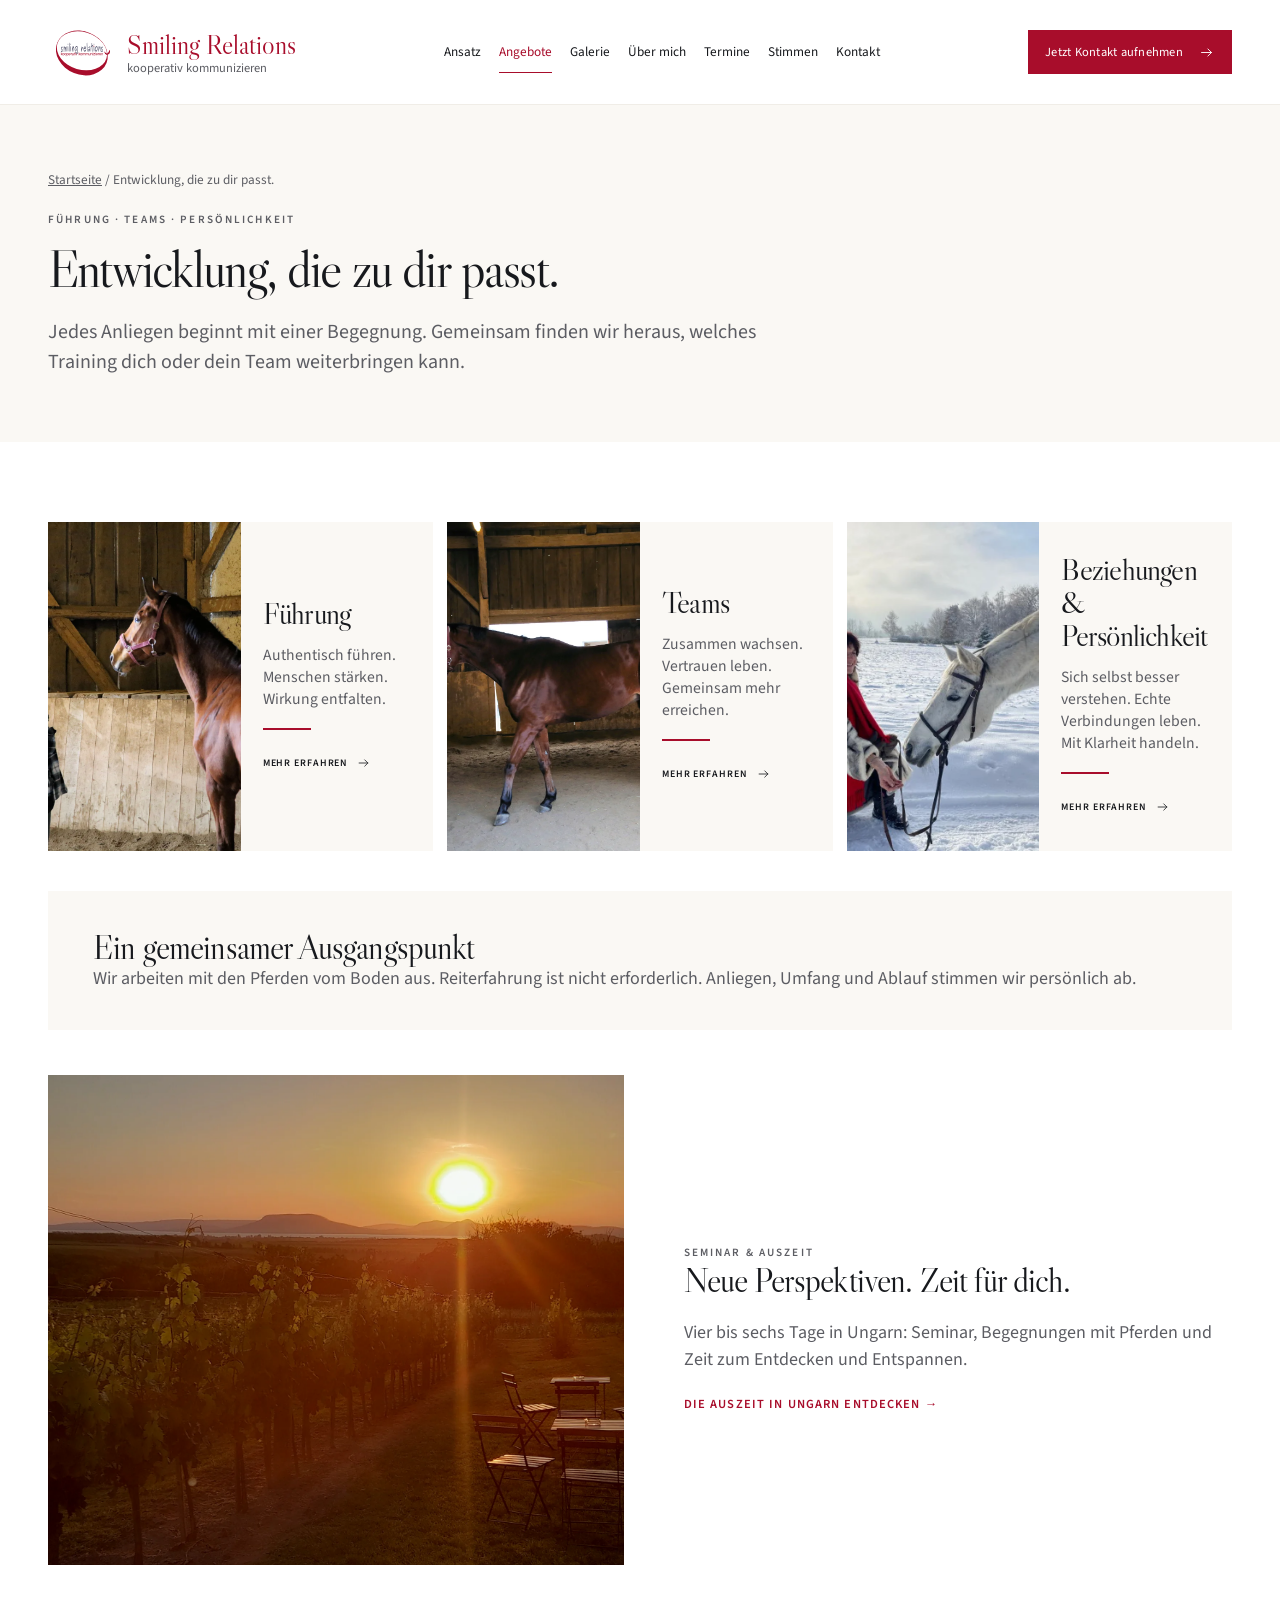
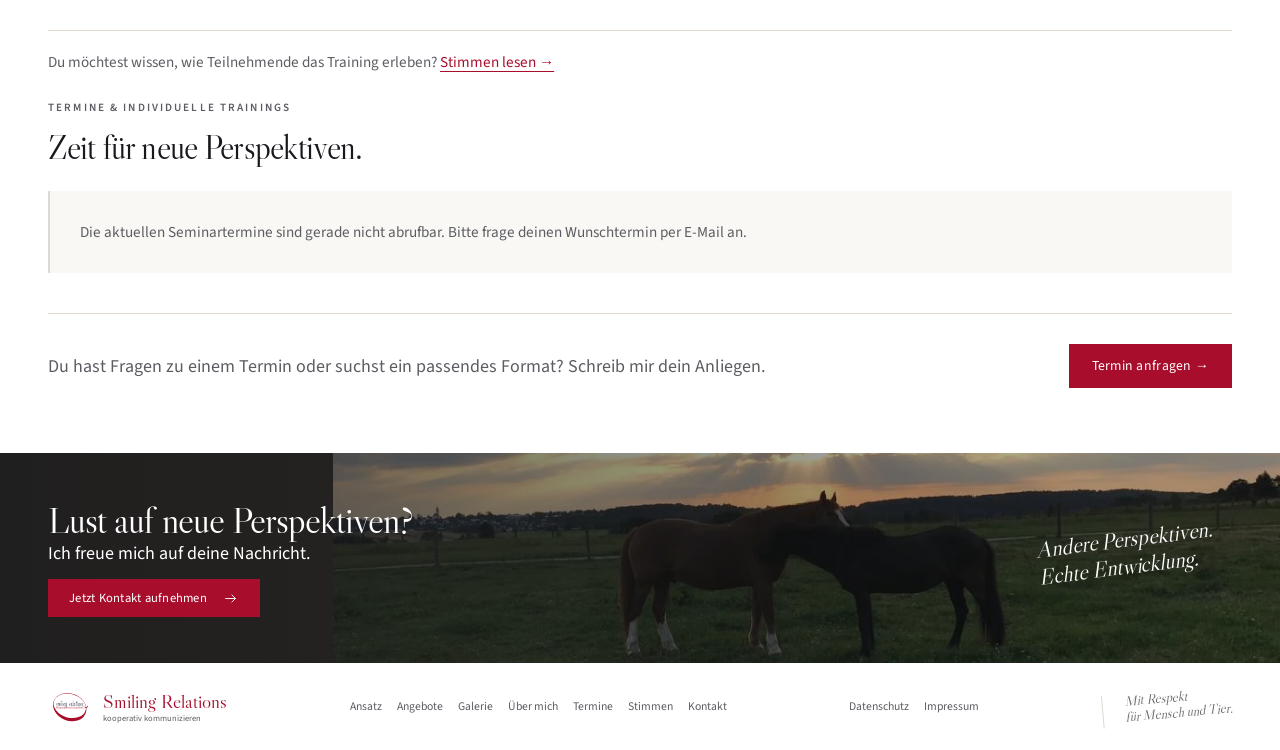
==== commit 6ae1251d: "Publish site from HP-SmilingRelations 8be4239" ====
--- a/angebote/index.html
+++ b/angebote/index.html
@@ -1,2 +1,2 @@
 <!DOCTYPE html><html lang="de"><head><meta charset="UTF-8"><meta name="viewport" content="width=device-width, initial-scale=1"><meta name="description" content="Klarer kommunizieren, persönlich wachsen, besser zusammenarbeiten. Smiling Relations mit Birgit Groddeck: Entwicklung und Führung mit Pferden als Feedbackpartner."><meta name="theme-color" content="#a80d2b"><meta name="referrer" content="strict-origin-when-cross-origin"><title>Angebote · Smiling Relations</title><link rel="canonical" href="https://www.smiling-relations.de/angebote/"><link rel="icon" href="/brand/logo.svg" type="image/svg+xml"><meta property="og:title" content="Angebote"><meta property="og:description" content="Klarer kommunizieren, persönlich wachsen, besser zusammenarbeiten. Smiling Relations mit Birgit Groddeck: Entwicklung und Führung mit Pferden als Feedbackpartner."><meta property="og:type" content="website"><meta property="og:locale" content="de_DE"><meta property="og:url" content="https://www.smiling-relations.de/angebote/"><link rel="stylesheet" href="/_astro/Layout.BPWboq72.css"><link rel="stylesheet" href="/_astro/seminars.NnhXOTmZ.css"><style>.hungary-offer[data-astro-cid-3hnpwiq5]{margin-top:45px}
-</style></head><body data-base="/" data-analytics-endpoint="https://stats-smiling.unobex.de/count" data-analytics-enabled="true"><a class="skip-link" href="#inhalt">Zum Inhalt</a><header class="site-header"><div class="container header-inner"><a class="brand" href="/" aria-label="Smiling Relations – Startseite"><img src="/brand/logo.svg" width="72" height="66" alt=""><span><strong>Smiling Relations</strong><small>kooperativ kommunizieren</small></span></a><button class="menu-toggle" aria-expanded="false" aria-controls="navigation" hidden>Menü <span aria-hidden="true">☰</span></button><nav id="navigation" aria-label="Hauptnavigation"><a href="/ansatz/">Ansatz</a><a href="/angebote/" aria-current="page">Angebote</a><a href="/birgit-groddeck/#galerie">Galerie</a><a href="/birgit-groddeck/">Über mich</a><a href="/angebote/#termine">Termine</a><a href="/stimmen/">Stimmen</a><a href="/kontakt/">Kontakt</a></nav><a class="button header-cta" href="mailto:b.groddeck@googlemail.com?subject=Anfrage%20an%20Smiling%20Relations">Jetzt Kontakt aufnehmen <svg viewBox="0 0 24 24" fill="none" stroke="currentColor" stroke-width="1.3" stroke-linecap="round" stroke-linejoin="round" aria-hidden="true"><path d="M5 12h14m-5-5 5 5-5 5"></path></svg></a><span class="header-note">Menschen<br>Pferde<br>Entwicklung</span></div></header><main id="inhalt"><section class="page-heading"><div class="container"><div class="breadcrumb"><a href="/">Startseite</a> <span aria-hidden="true"> / </span> Entwicklung, die zu dir passt.</div><p class="eyebrow">Führung · Teams · Persönlichkeit</p><h1>Entwicklung, die zu dir passt.</h1><p class="lead">Jedes Anliegen beginnt mit einer Begegnung. Gemeinsam finden wir heraus, welches Training dich oder dein Team weiterbringen kann.</p></div></section><div class="container section-space"><div class="offers-grid"><a class="offer-card" href="/angebote/fuehrung/"><img src="/media/3fb5486cd70070e8-large.webp" alt="Mensch und Pferd im direkten Kontakt" width="5760" height="3840" loading="lazy" fetchpriority="auto" decoding="async" style="object-position: 46% center"><div class="offer-card-content"><h2>Führung</h2><p>Authentisch führen. Menschen stärken. Wirkung entfalten.</p><span class="red-rule"></span><span class="text-link">Mehr erfahren <svg viewBox="0 0 24 24" fill="none" stroke="currentColor" stroke-width="1.3" stroke-linecap="round" stroke-linejoin="round" aria-hidden="true"><path d="M5 12h14m-5-5 5 5-5 5"></path></svg></span></div></a><a class="offer-card" href="/angebote/teams/"><img src="/media/8087fd8aea7a3620-large.webp" alt="Gemeinsame Bodenarbeit in der Reithalle" width="5760" height="3840" loading="lazy" fetchpriority="auto" decoding="async" style="object-position: 50% center"><div class="offer-card-content"><h2>Teams</h2><p>Zusammen wachsen. Vertrauen leben. Gemeinsam mehr erreichen.</p><span class="red-rule"></span><span class="text-link">Mehr erfahren <svg viewBox="0 0 24 24" fill="none" stroke="currentColor" stroke-width="1.3" stroke-linecap="round" stroke-linejoin="round" aria-hidden="true"><path d="M5 12h14m-5-5 5 5-5 5"></path></svg></span></div></a><a class="offer-card" href="/angebote/persoenlichkeit-beziehungen/"><img src="/media/d379bb7a1055378e-large.webp" alt="Begegnung mit einem Schimmel im Schnee" width="1024" height="768" loading="lazy" fetchpriority="auto" decoding="async" style="object-position: center"><div class="offer-card-content"><h2>Beziehungen &amp; Persönlichkeit</h2><p>Sich selbst besser verstehen. Echte Verbindungen leben. Mit Klarheit handeln.</p><span class="red-rule"></span><span class="text-link">Mehr erfahren <svg viewBox="0 0 24 24" fill="none" stroke="currentColor" stroke-width="1.3" stroke-linecap="round" stroke-linejoin="round" aria-hidden="true"><path d="M5 12h14m-5-5 5 5-5 5"></path></svg></span></div></a></div><div class="outcomes"><h2>Ein gemeinsamer Ausgangspunkt</h2><p>Wir arbeiten mit den Pferden vom Boden aus. Reiterfahrung ist nicht erforderlich. Anliegen, Umfang und Ablauf stimmen wir persönlich ab.</p></div><section class="split-intro hungary-offer" aria-labelledby="ungarn-angebot" data-astro-cid-3hnpwiq5><img src="/media/49e32eb830470b58-large.webp" alt="Abendlicht über den Weinreben" width="2992" height="2992" loading="lazy" fetchpriority="auto" decoding="async" style="object-position: center 20%"><div data-astro-cid-3hnpwiq5><p class="eyebrow" data-astro-cid-3hnpwiq5>Seminar & Auszeit</p><h2 id="ungarn-angebot" data-astro-cid-3hnpwiq5>Neue Perspektiven. Zeit für dich.</h2><p data-astro-cid-3hnpwiq5>Vier bis sechs Tage in Ungarn: Seminar, Begegnungen mit Pferden und Zeit zum Entdecken und Entspannen.</p><a class="text-link" href="/angebote/ungarn/" data-astro-cid-3hnpwiq5>Die Auszeit in Ungarn entdecken →</a></div></section><p class="voices-reference">Du möchtest wissen, wie Teilnehmende das Training erleben? <a href="/stimmen/">Stimmen lesen →</a></p><section id="termine"><p class="eyebrow">Termine & individuelle Trainings</p><h2 style="margin: 12px 0 25px">Zeit für neue Perspektiven.</h2><div data-live-content="termine" data-sheet-url="https://docs.google.com/spreadsheets/d/1bueVi5KHdSxjmI6aEn--IbtZJw8EeYBjMakyUvgeg0U/export?format=csv&amp;gid=0" class="events-list" aria-live="polite" aria-busy="false"><p class="empty-state">Termine und individuelle Trainings kannst du direkt per E-Mail anfragen.</p></div><div class="practical"><p>Du hast Fragen zu einem Termin oder suchst ein passendes Format? Schreib mir dein Anliegen.</p><a class="button" href="mailto:b.groddeck@googlemail.com?subject=Anfrage%20zu%20Terminen%20und%20Trainings">Termin anfragen →</a></div></section></div><section class="closing-cta"><img src="/media/3138bfa054d47599-large.webp" alt="Pferde im warmen Abendlicht" width="1024" height="768" loading="lazy" fetchpriority="auto" decoding="async" style="object-position: 50% 52%"><div class="container closing-content"><div><h2>Lust auf neue Perspektiven?</h2><p>Ich freue mich auf deine Nachricht.</p><a class="button" href="mailto:b.groddeck@googlemail.com?subject=Anfrage%20an%20Smiling%20Relations">Jetzt Kontakt aufnehmen <svg viewBox="0 0 24 24" fill="none" stroke="currentColor" stroke-width="1.3" stroke-linecap="round" stroke-linejoin="round" aria-hidden="true"><path d="M5 12h14m-5-5 5 5-5 5"></path></svg></a></div><p class="handwritten">Andere Perspektiven.<br>Echte Entwicklung.</p></div></section></main><footer class="site-footer"><div class="container footer-inner"><a class="brand footer-brand" href="/"><img src="/brand/logo.svg" width="45" height="42" alt=""><span><strong>Smiling Relations</strong><small>kooperativ kommunizieren</small></span></a><nav aria-label="Weitere Seiten"><a href="/ansatz/">Ansatz</a><a href="/angebote/">Angebote</a><a href="/birgit-groddeck/#galerie">Galerie</a><a href="/birgit-groddeck/">Über mich</a><a href="/angebote/#termine">Termine</a><a href="/stimmen/">Stimmen</a><a href="/kontakt/">Kontakt</a></nav><nav aria-label="Rechtliche Informationen"><a href="/datenschutz/">Datenschutz</a><a href="/impressum/">Impressum</a><button class="text-button" data-consent-open>Statistik-Einstellungen</button></nav><span class="footer-note">Mit Respekt<br>für Mensch und Tier.</span></div></footer><dialog id="media-viewer" aria-label="Galerieansicht"><div class="viewer-toolbar"><button type="button" data-viewer-close><svg viewBox="0 0 24 24" fill="none" stroke="currentColor" stroke-width="1.3" stroke-linecap="round" stroke-linejoin="round" aria-hidden="true"><path d="m6 6 12 12M6 18 18 6"></path></svg> Schließen</button><span data-viewer-count></span><a data-viewer-original href="#" target="_blank" rel="noopener">Volle Auflösung ↗</a></div><div class="viewer-stage"></div><p class="viewer-caption"></p><div class="viewer-navigation"><button type="button" data-viewer-prev aria-label="Vorheriges Bild">← Zurück</button><button type="button" data-viewer-next aria-label="Nächstes Bild">Weiter →</button></div></dialog><dialog id="statistics-consent" aria-labelledby="consent-title"><h2 id="consent-title">Eine kleine Statistik?</h2><p>Mit deiner Einwilligung werten wir Seitenaufrufe mit unserer eigenen GoatCounter-Statistik aus. Die Auswertung umfasst besuchte Seiten sowie zusammengefasste Angaben zu Browser, Gerät, Sprache und Herkunftsland. Es werden keine Statistik-Cookies gesetzt.</p><p>Die Statistik läuft auf unserem eigenen Server. Deine Auswahl wird für sechs Monate lokal gespeichert und lässt sich jederzeit im Footer ändern. <a href="/datenschutz/">Datenschutzhinweise lesen</a>.</p><div class="consent-actions"><button class="button button-outline" data-consent="no">Ohne Statistik</button><button class="button" data-consent="yes">Statistik erlauben</button></div></dialog><script type="module" src="/_astro/Layout.astro_astro_type_script_index_0_lang.p4Xesgaj.js"></script></body></html>+</style></head><body data-base="/"><a class="skip-link" href="#inhalt">Zum Inhalt</a><header class="site-header"><div class="container header-inner"><a class="brand" href="/" aria-label="Smiling Relations – Startseite"><img src="/brand/logo.svg" width="72" height="66" alt=""><span><strong>Smiling Relations</strong><small>kooperativ kommunizieren</small></span></a><button class="menu-toggle" aria-expanded="false" aria-controls="navigation" hidden>Menü <span aria-hidden="true">☰</span></button><nav id="navigation" aria-label="Hauptnavigation"><a href="/ansatz/">Ansatz</a><a href="/angebote/" aria-current="page">Angebote</a><a href="/birgit-groddeck/#galerie">Galerie</a><a href="/birgit-groddeck/">Über mich</a><a href="/angebote/#termine">Termine</a><a href="/stimmen/">Stimmen</a><a href="/kontakt/">Kontakt</a></nav><a class="button header-cta" href="mailto:b.groddeck@googlemail.com?subject=Anfrage%20an%20Smiling%20Relations">Jetzt Kontakt aufnehmen <svg viewBox="0 0 24 24" fill="none" stroke="currentColor" stroke-width="1.3" stroke-linecap="round" stroke-linejoin="round" aria-hidden="true"><path d="M5 12h14m-5-5 5 5-5 5"></path></svg></a><span class="header-note">Menschen<br>Pferde<br>Entwicklung</span></div></header><main id="inhalt"><section class="page-heading"><div class="container"><div class="breadcrumb"><a href="/">Startseite</a> <span aria-hidden="true"> / </span> Entwicklung, die zu dir passt.</div><p class="eyebrow">Führung · Teams · Persönlichkeit</p><h1>Entwicklung, die zu dir passt.</h1><p class="lead">Jedes Anliegen beginnt mit einer Begegnung. Gemeinsam finden wir heraus, welches Training dich oder dein Team weiterbringen kann.</p></div></section><div class="container section-space"><div class="offers-grid"><a class="offer-card" href="/angebote/fuehrung/"><img src="/media/3fb5486cd70070e8-large.webp" alt="Mensch und Pferd im direkten Kontakt" width="5760" height="3840" loading="lazy" fetchpriority="auto" decoding="async" style="object-position: 46% center"><div class="offer-card-content"><h2>Führung</h2><p>Authentisch führen. Menschen stärken. Wirkung entfalten.</p><span class="red-rule"></span><span class="text-link">Mehr erfahren <svg viewBox="0 0 24 24" fill="none" stroke="currentColor" stroke-width="1.3" stroke-linecap="round" stroke-linejoin="round" aria-hidden="true"><path d="M5 12h14m-5-5 5 5-5 5"></path></svg></span></div></a><a class="offer-card" href="/angebote/teams/"><img src="/media/8087fd8aea7a3620-large.webp" alt="Gemeinsame Bodenarbeit in der Reithalle" width="5760" height="3840" loading="lazy" fetchpriority="auto" decoding="async" style="object-position: 50% center"><div class="offer-card-content"><h2>Teams</h2><p>Zusammen wachsen. Vertrauen leben. Gemeinsam mehr erreichen.</p><span class="red-rule"></span><span class="text-link">Mehr erfahren <svg viewBox="0 0 24 24" fill="none" stroke="currentColor" stroke-width="1.3" stroke-linecap="round" stroke-linejoin="round" aria-hidden="true"><path d="M5 12h14m-5-5 5 5-5 5"></path></svg></span></div></a><a class="offer-card" href="/angebote/persoenlichkeit-beziehungen/"><img src="/media/d379bb7a1055378e-large.webp" alt="Begegnung mit einem Schimmel im Schnee" width="1024" height="768" loading="lazy" fetchpriority="auto" decoding="async" style="object-position: center"><div class="offer-card-content"><h2>Beziehungen &amp; Persönlichkeit</h2><p>Sich selbst besser verstehen. Echte Verbindungen leben. Mit Klarheit handeln.</p><span class="red-rule"></span><span class="text-link">Mehr erfahren <svg viewBox="0 0 24 24" fill="none" stroke="currentColor" stroke-width="1.3" stroke-linecap="round" stroke-linejoin="round" aria-hidden="true"><path d="M5 12h14m-5-5 5 5-5 5"></path></svg></span></div></a></div><div class="outcomes"><h2>Ein gemeinsamer Ausgangspunkt</h2><p>Wir arbeiten mit den Pferden vom Boden aus. Reiterfahrung ist nicht erforderlich. Anliegen, Umfang und Ablauf stimmen wir persönlich ab.</p></div><section class="split-intro hungary-offer" aria-labelledby="ungarn-angebot" data-astro-cid-3hnpwiq5><img src="/media/49e32eb830470b58-large.webp" alt="Abendlicht über den Weinreben" width="2992" height="2992" loading="lazy" fetchpriority="auto" decoding="async" style="object-position: center 20%"><div data-astro-cid-3hnpwiq5><p class="eyebrow" data-astro-cid-3hnpwiq5>Seminar & Auszeit</p><h2 id="ungarn-angebot" data-astro-cid-3hnpwiq5>Neue Perspektiven. Zeit für dich.</h2><p data-astro-cid-3hnpwiq5>Vier bis sechs Tage in Ungarn: Seminar, Begegnungen mit Pferden und Zeit zum Entdecken und Entspannen.</p><a class="text-link" href="/angebote/ungarn/" data-astro-cid-3hnpwiq5>Die Auszeit in Ungarn entdecken →</a></div></section><p class="voices-reference">Du möchtest wissen, wie Teilnehmende das Training erleben? <a href="/stimmen/">Stimmen lesen →</a></p><section id="termine"><p class="eyebrow">Termine & individuelle Trainings</p><h2 style="margin: 12px 0 25px">Zeit für neue Perspektiven.</h2><div data-live-content="termine" data-sheet-url="https://docs.google.com/spreadsheets/d/1bueVi5KHdSxjmI6aEn--IbtZJw8EeYBjMakyUvgeg0U/export?format=csv&amp;gid=0" class="events-list" aria-live="polite" aria-busy="false"><p class="empty-state">Termine und individuelle Trainings kannst du direkt per E-Mail anfragen.</p></div><div class="practical"><p>Du hast Fragen zu einem Termin oder suchst ein passendes Format? Schreib mir dein Anliegen.</p><a class="button" href="mailto:b.groddeck@googlemail.com?subject=Anfrage%20zu%20Terminen%20und%20Trainings">Termin anfragen →</a></div></section></div><section class="closing-cta"><img src="/media/3138bfa054d47599-large.webp" alt="Pferde im warmen Abendlicht" width="1024" height="768" loading="lazy" fetchpriority="auto" decoding="async" style="object-position: 50% 52%"><div class="container closing-content"><div><h2>Lust auf neue Perspektiven?</h2><p>Ich freue mich auf deine Nachricht.</p><a class="button" href="mailto:b.groddeck@googlemail.com?subject=Anfrage%20an%20Smiling%20Relations">Jetzt Kontakt aufnehmen <svg viewBox="0 0 24 24" fill="none" stroke="currentColor" stroke-width="1.3" stroke-linecap="round" stroke-linejoin="round" aria-hidden="true"><path d="M5 12h14m-5-5 5 5-5 5"></path></svg></a></div><p class="handwritten">Andere Perspektiven.<br>Echte Entwicklung.</p></div></section></main><footer class="site-footer"><div class="container footer-inner"><a class="brand footer-brand" href="/"><img src="/brand/logo.svg" width="45" height="42" alt=""><span><strong>Smiling Relations</strong><small>kooperativ kommunizieren</small></span></a><nav aria-label="Weitere Seiten"><a href="/ansatz/">Ansatz</a><a href="/angebote/">Angebote</a><a href="/birgit-groddeck/#galerie">Galerie</a><a href="/birgit-groddeck/">Über mich</a><a href="/angebote/#termine">Termine</a><a href="/stimmen/">Stimmen</a><a href="/kontakt/">Kontakt</a></nav><nav aria-label="Rechtliche Informationen"><a href="/datenschutz/">Datenschutz</a><a href="/impressum/">Impressum</a></nav><span class="footer-note">Mit Respekt<br>für Mensch und Tier.</span></div></footer><dialog id="media-viewer" aria-label="Galerieansicht"><div class="viewer-toolbar"><button type="button" data-viewer-close><svg viewBox="0 0 24 24" fill="none" stroke="currentColor" stroke-width="1.3" stroke-linecap="round" stroke-linejoin="round" aria-hidden="true"><path d="m6 6 12 12M6 18 18 6"></path></svg> Schließen</button><span data-viewer-count></span><a data-viewer-original href="#" target="_blank" rel="noopener">Volle Auflösung ↗</a></div><div class="viewer-stage"></div><p class="viewer-caption"></p><div class="viewer-navigation"><button type="button" data-viewer-prev aria-label="Vorheriges Bild">← Zurück</button><button type="button" data-viewer-next aria-label="Nächstes Bild">Weiter →</button></div></dialog><img src="https://stats-smiling.unobex.de/count?p=%2Fangebote%2F" width="1" height="1" alt="" aria-hidden="true" crossorigin="anonymous" referrerpolicy="origin" style="position:absolute;pointer-events:none" data-page-counter><script type="module" src="/_astro/Layout.astro_astro_type_script_index_0_lang.N6so-Zmf.js"></script></body></html>
